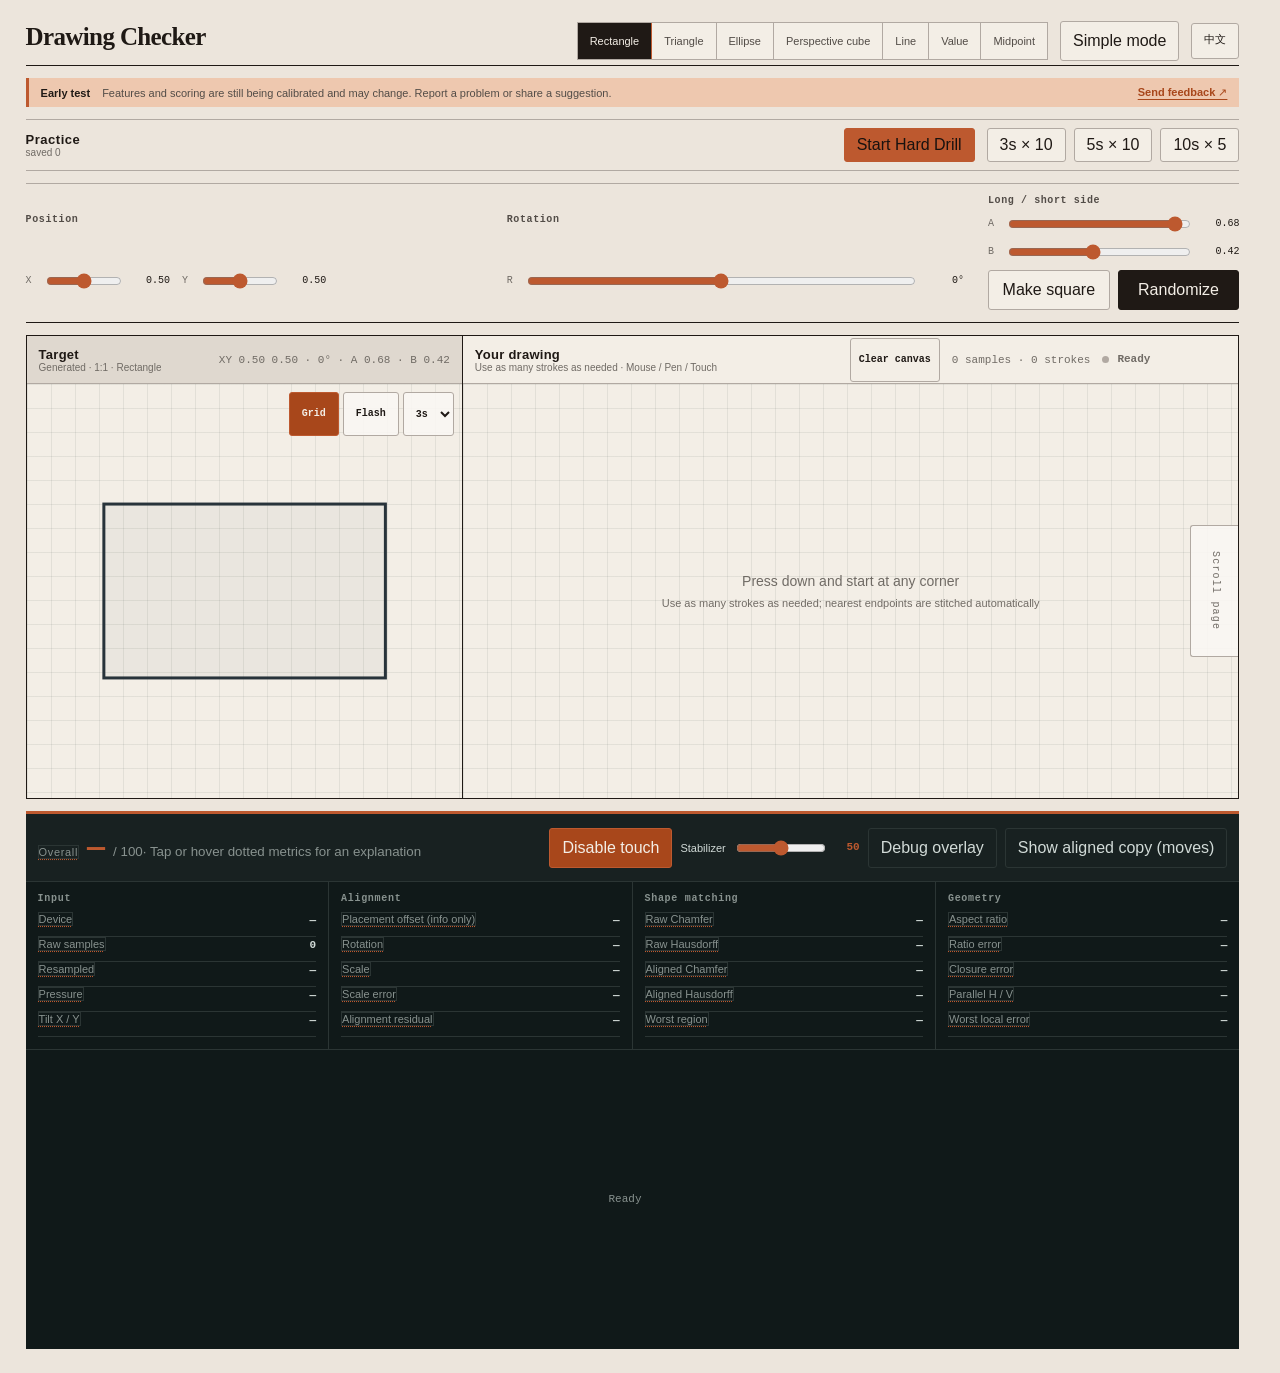
==== index.html @ 04bf133e "Deploy Drawing Checker 7cc7881" ====
<!doctype html>
<html lang="zh-Hant">
  <head>
    <meta charset="UTF-8" />
    <meta name="viewport" content="width=device-width, initial-scale=1.0, viewport-fit=cover, interactive-widget=resizes-content" />
    <meta name="theme-color" content="#e9e8e2" />
    <title>Drawing Checker</title>
    <script type="module" crossorigin src="/assets/index-BRS8dFVd.js"></script>
    <link rel="stylesheet" crossorigin href="/assets/index-CxMMzI--.css">
  </head>
  <body>
    <div id="app"></div>
  </body>
</html>
---- assets/index-CxMMzI--.css ----
.value-practice.svelte-1qu4wo3{margin-top:var(--space-sm);border-top:3px solid var(--color-accent);background:var(--color-paper)}header.svelte-1qu4wo3{justify-content:space-between;align-items:center;gap:var(--space-md);min-height:76px;padding:var(--space-sm) var(--space-md);border-bottom:var(--rule-hairline) solid var(--color-rule);display:flex}h2.svelte-1qu4wo3{margin:0 0 var(--space-2xs);color:var(--color-ink);font:700 var(--text-md)/1 var(--font-display)}p.svelte-1qu4wo3{color:var(--color-muted);font-size:var(--text-sm);margin:0}button.svelte-1qu4wo3{min-height:44px;padding:0 var(--space-sm);border:var(--rule-hairline) solid var(--color-rule);border-radius:var(--radius-control);color:var(--color-ink);background:var(--color-paper);cursor:pointer}.difficulty.svelte-1qu4wo3{border:var(--rule-hairline) solid var(--color-rule);display:flex}.difficulty.svelte-1qu4wo3 button:where(.svelte-1qu4wo3){border:0;border-right:var(--rule-hairline) solid var(--color-rule);border-radius:0}.difficulty.svelte-1qu4wo3 button:where(.svelte-1qu4wo3):last-child{border-right:0}.difficulty.svelte-1qu4wo3 button.active:where(.svelte-1qu4wo3){color:var(--color-paper);background:var(--color-ink)}.swatches.svelte-1qu4wo3{border-bottom:var(--rule-hairline) solid var(--color-rule);grid-template-columns:1fr 1fr;display:grid}article.svelte-1qu4wo3:first-child{border-right:var(--rule-hairline) solid var(--color-ink)}.panel-heading.svelte-1qu4wo3{justify-content:space-between;align-items:center;gap:var(--space-sm);min-height:48px;padding:0 var(--space-sm);border-bottom:var(--rule-hairline) solid var(--color-rule);display:flex}.panel-heading.svelte-1qu4wo3 b:where(.svelte-1qu4wo3){font-size:13px}.panel-heading.svelte-1qu4wo3 output:where(.svelte-1qu4wo3){color:var(--color-muted);font:11px var(--font-mono);font-variant-numeric:tabular-nums}.swatch.svelte-1qu4wo3{min-height:clamp(280px,48vh,620px)}.answer-controls.svelte-1qu4wo3{align-items:center;gap:var(--space-md);padding:var(--space-md);background:var(--color-paper-3);display:flex}.answer-controls.svelte-1qu4wo3 label:where(.svelte-1qu4wo3){align-items:center;gap:var(--space-sm);color:var(--color-ink-2);font:700 12px/1 var(--font-mono);flex:1;display:flex}.answer-controls.svelte-1qu4wo3 input:where(.svelte-1qu4wo3){width:100%;accent-color:var(--color-accent)}button.primary.svelte-1qu4wo3{color:var(--color-paper);border-color:var(--color-ink);background:var(--color-ink);font-weight:700}.feedback.svelte-1qu4wo3{align-items:center;gap:var(--space-sm);min-height:92px;padding:var(--space-sm) var(--space-md);color:var(--color-tray-ink);background:var(--color-tray);display:flex}.answer-swatch.svelte-1qu4wo3{border:var(--rule-hairline) solid var(--color-tray-rule);flex:0 0 58px;width:58px;height:58px}.feedback.svelte-1qu4wo3 div:where(.svelte-1qu4wo3):last-child{gap:var(--space-2xs);display:grid}.feedback.svelte-1qu4wo3 strong:where(.svelte-1qu4wo3){font:700 var(--text-md)/1 var(--font-display)}.feedback.svelte-1qu4wo3 span:where(.svelte-1qu4wo3),.feedback.svelte-1qu4wo3 small:where(.svelte-1qu4wo3){color:var(--color-tray-muted);font:11px/1.3 var(--font-mono);font-variant-numeric:tabular-nums}.feedback[data-tone=accurate].svelte-1qu4wo3 strong:where(.svelte-1qu4wo3){color:var(--color-good)}.feedback[data-tone=close].svelte-1qu4wo3 strong:where(.svelte-1qu4wo3){color:var(--color-warning)}.feedback[data-tone=off].svelte-1qu4wo3 strong:where(.svelte-1qu4wo3){color:var(--color-danger)}@media (hover:hover){button.svelte-1qu4wo3:hover{color:var(--color-paper);border-color:var(--color-ink);background:var(--color-ink)}}@media (width<=560px){header.svelte-1qu4wo3{flex-direction:column;align-items:stretch}.difficulty.svelte-1qu4wo3{width:100%}.difficulty.svelte-1qu4wo3 button:where(.svelte-1qu4wo3){padding-inline:var(--space-xs);flex:1}.swatches.svelte-1qu4wo3{grid-template-columns:1fr}article.svelte-1qu4wo3:first-child{border-right:0;border-bottom:var(--rule-hairline) solid var(--color-ink)}.swatch.svelte-1qu4wo3{min-height:30dvh}.answer-controls.svelte-1qu4wo3{flex-direction:column;align-items:stretch}.answer-controls.svelte-1qu4wo3 label:where(.svelte-1qu4wo3){width:100%;min-height:44px}.answer-controls.svelte-1qu4wo3 button:where(.svelte-1qu4wo3){width:100%}}main.svelte-1n46o8q{min-height:100dvh;padding:max(var(--space-md), env(safe-area-inset-top)) max(clamp(var(--space-sm), 2vw, var(--space-xl)), env(safe-area-inset-right)) max(var(--space-lg), env(safe-area-inset-bottom)) max(clamp(var(--space-sm), 2vw, var(--space-xl)), env(safe-area-inset-left));background:var(--color-paper-2)}.value-domain[hidden].svelte-1n46o8q,.perspective-domain[hidden].svelte-1n46o8q,main.value-mode.svelte-1n46o8q>:where(.svelte-1n46o8q):not(.topbar):not(.early-test):not(.value-domain),main.perspective-mode.svelte-1n46o8q>:where(.svelte-1n46o8q):not(.topbar):not(.early-test):not(.perspective-domain){display:none}main.compact-mode.perspective-mode.svelte-1n46o8q{flex-direction:column;height:100dvh;display:flex;overflow:hidden}main.compact-mode.perspective-mode.svelte-1n46o8q .perspective-domain:where(.svelte-1n46o8q){flex:auto;min-height:0;display:flex}html{scrollbar-gutter:stable;overflow-y:scroll}.topbar.svelte-1n46o8q{justify-content:space-between;align-items:center;gap:var(--space-lg);border-bottom:var(--rule-hairline) solid var(--color-ink);min-height:50px;margin-bottom:var(--space-sm);display:flex}h1.svelte-1n46o8q{min-width:0;margin:0 0 var(--space-xs);overflow-wrap:anywhere;font-family:var(--font-display);font-size:clamp(var(--text-md), 2vw, var(--text-lg));letter-spacing:-.025em;font-weight:600;line-height:1}.top-actions.svelte-1n46o8q{align-items:center;gap:var(--space-sm);display:flex}.early-test.svelte-1n46o8q{align-items:center;gap:var(--space-xs) var(--space-sm);margin:0 0 var(--space-sm);padding:var(--space-xs) var(--space-sm);border-left:3px solid var(--color-accent);color:var(--color-ink-2);background:var(--color-accent-wash);flex-wrap:wrap;font-size:11px;display:flex}.early-test.svelte-1n46o8q strong:where(.svelte-1n46o8q){color:var(--color-ink)}.early-test.svelte-1n46o8q a:where(.svelte-1n46o8q){color:var(--color-accent-hover);text-underline-offset:3px;margin-left:auto;font-weight:700}.compact-toggle.svelte-1n46o8q{color:var(--color-ink);border-color:var(--color-rule);background:var(--color-paper)}.compact-random.svelte-1n46o8q{color:var(--color-paper);border-color:var(--color-ink);background:var(--color-ink)}.shape-switch.svelte-1n46o8q{border:var(--rule-hairline) solid var(--color-rule);background:var(--color-paper);display:flex}.shape-switch.svelte-1n46o8q button:where(.svelte-1n46o8q){min-height:36px;padding:0 var(--space-sm);border:0;border-right:var(--rule-hairline) solid var(--color-rule);color:var(--color-ink-2);background:0 0;border-radius:0;font-size:11px}.shape-switch.svelte-1n46o8q button:where(.svelte-1n46o8q):last-child{border-right:0}.shape-switch.svelte-1n46o8q button.active:where(.svelte-1n46o8q){color:var(--color-paper);background:var(--color-ink)}.cube-switches.svelte-1n46o8q{justify-content:flex-end;gap:var(--space-xs);margin:0 0 var(--space-sm);flex-wrap:wrap;display:flex}.practice-panel.svelte-1n46o8q{align-items:center;gap:var(--space-sm);margin-bottom:var(--space-sm);padding:var(--space-xs) 0;border-top:var(--rule-hairline) solid var(--color-rule);border-bottom:var(--rule-hairline) solid var(--color-rule);color:var(--color-ink);background:0 0;display:flex}.practice-panel.svelte-1n46o8q>div:where(.svelte-1n46o8q):first-child{margin-right:auto}.practice-panel.svelte-1n46o8q b:where(.svelte-1n46o8q),.practice-panel.svelte-1n46o8q small:where(.svelte-1n46o8q){display:block}.practice-panel.svelte-1n46o8q b:where(.svelte-1n46o8q){letter-spacing:.04em;font-size:13px}.practice-panel.svelte-1n46o8q small:where(.svelte-1n46o8q),.practice-panel.svelte-1n46o8q>span:where(.svelte-1n46o8q){color:var(--color-muted);font-size:10px}.practice-presets.svelte-1n46o8q{gap:var(--space-xs);display:flex}.practice-panel.svelte-1n46o8q button:where(.svelte-1n46o8q){min-height:34px}.practice-panel.svelte-1n46o8q .practice-primary:where(.svelte-1n46o8q){color:var(--color-accent-ink);border-color:var(--color-accent);background:var(--color-accent)}.practice-clock.svelte-1n46o8q{min-width:68px;color:var(--color-accent);text-align:center;font:700 24px/1 var(--font-mono)}.practice-history.svelte-1n46o8q{gap:var(--space-lg);margin:0 0 var(--space-sm);padding:var(--space-sm) 0;border-top:var(--rule-hairline) solid var(--color-ink);border-bottom:var(--rule-hairline) solid var(--color-rule);color:var(--color-ink);background:0 0;grid-template-columns:minmax(240px,.7fr) minmax(0,1.3fr);display:grid}.practice-history.svelte-1n46o8q h2:where(.svelte-1n46o8q){margin-bottom:var(--space-sm);color:var(--color-ink-2)}.practice-history.svelte-1n46o8q p:where(.svelte-1n46o8q){color:var(--color-muted);margin:0;font-size:12px}.weakness-list.svelte-1n46o8q{gap:6px;display:grid}.weakness-list.svelte-1n46o8q article:where(.svelte-1n46o8q){gap:var(--space-xs);min-height:32px;padding:0 var(--space-xs);border-bottom:var(--rule-hairline) solid var(--color-rule-2);background:0 0;grid-template-columns:minmax(0,1fr) 48px minmax(110px,.8fr);align-items:center;display:grid}.weakness-list.svelte-1n46o8q span:where(.svelte-1n46o8q){text-overflow:ellipsis;white-space:nowrap;font-size:11px;overflow:hidden}.weakness-list.svelte-1n46o8q strong:where(.svelte-1n46o8q){text-align:right;font:700 14px/1 Cascadia Mono,Consolas,monospace}.weakness-list.svelte-1n46o8q small:where(.svelte-1n46o8q){color:var(--color-muted);text-align:right;font-size:9px}.history-table-wrap.svelte-1n46o8q{overflow-x:auto}.practice-history.svelte-1n46o8q table:where(.svelte-1n46o8q){min-width:580px;color:var(--color-ink);font-size:10px}.practice-history.svelte-1n46o8q th:where(.svelte-1n46o8q){color:var(--color-muted)}.practice-history.svelte-1n46o8q th:where(.svelte-1n46o8q),.practice-history.svelte-1n46o8q td:where(.svelte-1n46o8q){border-bottom-color:var(--color-rule-2)}.workbench.svelte-1n46o8q{border:var(--rule-hairline) solid var(--color-ink);background:var(--color-paper);grid-template-columns:minmax(270px,.72fr) minmax(380px,1.28fr);gap:0;min-height:390px;display:grid}.workbench.cube-completion.svelte-1n46o8q{grid-template-columns:minmax(0,1fr)}.workbench.cube-completion.svelte-1n46o8q .target-panel:where(.svelte-1n46o8q){display:none}.workbench.cube-completion.svelte-1n46o8q .drawing-panel:where(.svelte-1n46o8q){grid-template-rows:48px clamp(520px,68dvh,820px)}.cube-config.svelte-1n46o8q{gap:var(--space-lg);width:100%;min-width:0;margin:0 0 var(--space-sm);padding:var(--space-sm) 0;border:0;border-top:var(--rule-hairline) solid var(--color-rule);border-bottom:var(--rule-hairline) solid var(--color-ink);background:0 0;grid-template-columns:1fr 1fr minmax(180px,.55fr);display:grid}.cube-config.svelte-1n46o8q:disabled{opacity:.62}.cube-config.completion-config.svelte-1n46o8q{grid-template-columns:1fr}.config-group.svelte-1n46o8q{gap:var(--space-xs) var(--space-sm);grid-template-columns:repeat(3,minmax(0,1fr));align-items:center;min-width:0;display:grid}.config-title.svelte-1n46o8q{grid-column:1/-1;color:var(--color-ink-2)!important;font:700 10px/1 var(--font-mono)!important;letter-spacing:.06em!important}.config-group.svelte-1n46o8q label:where(.svelte-1n46o8q){gap:var(--space-2xs);min-width:0;color:var(--color-muted);font:10px/1 var(--font-mono);align-items:center;display:flex}.config-group.svelte-1n46o8q label:where(.svelte-1n46o8q) span:where(.svelte-1n46o8q){flex:0 0 14px}.config-group.svelte-1n46o8q input:where(.svelte-1n46o8q){width:0;min-width:0;accent-color:var(--color-accent);flex:auto}.config-group.svelte-1n46o8q output:where(.svelte-1n46o8q){text-align:right;color:var(--color-ink);font-variant-numeric:tabular-nums;flex:0 0 42px}.size-slider.svelte-1n46o8q{grid-template-columns:1fr auto}.size-slider.svelte-1n46o8q label:where(.svelte-1n46o8q){grid-column:1/-1}.volume-readout.svelte-1n46o8q{color:var(--color-muted);font:10px/1 var(--font-mono);font-variant-numeric:tabular-nums;grid-column:1/-1}.random-button.svelte-1n46o8q{min-height:36px;color:var(--color-paper);border-color:var(--color-ink);background:var(--color-ink);grid-column:1/-1}.config-actions.svelte-1n46o8q{gap:var(--space-xs);grid-column:1/-1;grid-template-columns:1fr 1fr;display:grid}.config-actions.svelte-1n46o8q .random-button:where(.svelte-1n46o8q){grid-column:auto}.completion-controls.svelte-1n46o8q{grid-template-columns:minmax(0,1fr) auto}.completion-controls.svelte-1n46o8q small:where(.svelte-1n46o8q){color:var(--color-muted);font-size:11px}.completion-controls.svelte-1n46o8q .random-button:where(.svelte-1n46o8q){grid-area:1/2/3;min-width:130px}.canvas-panel.svelte-1n46o8q{background:var(--color-paper);grid-template-rows:48px minmax(340px,46vh);min-width:0;display:grid;overflow:hidden}.target-panel.svelte-1n46o8q{border-right:var(--rule-hairline) solid var(--color-ink);background:var(--color-paper-3)}.panel-heading.svelte-1n46o8q{padding:0 var(--space-sm);border-bottom:var(--rule-hairline) solid var(--color-rule);justify-content:space-between;align-items:center;display:flex}.panel-heading.svelte-1n46o8q>div:where(.svelte-1n46o8q):first-child{min-width:0}.panel-heading.svelte-1n46o8q b:where(.svelte-1n46o8q){letter-spacing:.02em;font-size:13px;display:block}.panel-heading.svelte-1n46o8q small:where(.svelte-1n46o8q){color:var(--color-muted);text-overflow:ellipsis;white-space:nowrap;font-size:10px;display:block;overflow:hidden}.panel-heading-meta.svelte-1n46o8q{align-items:center;gap:var(--space-sm);display:flex}.status.svelte-1n46o8q{gap:var(--space-xs);inline-size:124px;color:var(--color-muted);font:600 11px/1 var(--font-mono);white-space:nowrap;flex:0 0 124px;align-items:center;display:flex}.status.svelte-1n46o8q span:where(.svelte-1n46o8q){background:var(--color-rule);border-radius:50%;flex:0 0 7px;width:7px;height:7px}.status[data-state=live].svelte-1n46o8q span:where(.svelte-1n46o8q){background:var(--color-accent)}.status[data-state=done].svelte-1n46o8q span:where(.svelte-1n46o8q){background:var(--color-good)}.status[data-state=insufficient].svelte-1n46o8q span:where(.svelte-1n46o8q){background:var(--color-warning)}code.svelte-1n46o8q{color:var(--color-muted);font:11px var(--font-mono)}canvas.svelte-1n46o8q{width:100%;height:100%;display:block}.target-surface.svelte-1n46o8q{min-height:0;position:relative}.target-surface.svelte-1n46o8q,.drawing-surface.svelte-1n46o8q{background-color:var(--color-paper)}.target-surface.target-grid.svelte-1n46o8q,.drawing-surface.svelte-1n46o8q{background-image:linear-gradient(var(--color-grid) 1px, transparent 1px), linear-gradient(90deg, var(--color-grid) 1px, transparent 1px);background-size:24px 24px}.target-surface.svelte-1n46o8q canvas:where(.svelte-1n46o8q){touch-action:none;-webkit-user-select:none;user-select:none}.target-surface.svelte-1n46o8q canvas[tabindex="0"]:where(.svelte-1n46o8q){cursor:grab}.target-surface.svelte-1n46o8q canvas[tabindex="0"]:where(.svelte-1n46o8q):active{cursor:grabbing}.target-surface.svelte-1n46o8q canvas:where(.svelte-1n46o8q):focus-visible{outline:2px solid var(--color-focus);outline-offset:-3px}.target-surface.svelte-1n46o8q canvas.quick-flash-hidden:where(.svelte-1n46o8q){opacity:0;pointer-events:none}.target-tools.svelte-1n46o8q{z-index:2;top:var(--space-xs);right:var(--space-xs);justify-items:end;gap:var(--space-2xs);display:grid;position:absolute}.target-tools.svelte-1n46o8q>div:where(.svelte-1n46o8q){gap:var(--space-2xs);display:flex}.target-tools.svelte-1n46o8q button:where(.svelte-1n46o8q),.target-tools.svelte-1n46o8q select:where(.svelte-1n46o8q){min-height:44px;padding-inline:var(--space-sm);color:var(--color-ink);border:var(--rule-hairline) solid var(--color-rule);border-radius:var(--radius-control);background:var(--color-panel-wash);font:700 10px/1 var(--font-mono)}.target-tools.svelte-1n46o8q button.active:where(.svelte-1n46o8q){color:var(--color-paper);border-color:var(--color-accent);background:var(--color-accent-hover)}.target-tools.svelte-1n46o8q select:where(.svelte-1n46o8q){padding-inline:var(--space-xs)}.target-tools.svelte-1n46o8q small:where(.svelte-1n46o8q){padding:var(--space-2xs) var(--space-xs);color:var(--color-ink-2);background:var(--color-panel-wash);font:9px/1 var(--font-mono);pointer-events:none}.flash-again.svelte-1n46o8q{z-index:1;min-height:44px;color:var(--color-paper);border-color:var(--color-ink);background:var(--color-ink);font:700 11px/1 var(--font-mono);position:absolute;top:50%;left:50%;translate:-50% -50%}.transform-status.svelte-1n46o8q{top:var(--space-xs);left:var(--space-xs);align-items:center;gap:var(--space-xs);min-height:28px;padding:0 var(--space-xs);border:var(--rule-hairline) solid var(--color-rule);border-radius:var(--radius-control);color:var(--color-ink-2);background:var(--color-panel-wash);pointer-events:none;font:10px/1 var(--font-mono);display:flex;position:absolute}.transform-status[data-active=true].svelte-1n46o8q{color:var(--color-accent-hover);border-color:var(--color-accent);background:var(--color-accent-wash)}.transform-status.svelte-1n46o8q span:where(.svelte-1n46o8q){color:var(--color-accent)}.shortcut-strip.svelte-1n46o8q{left:var(--space-xs);right:var(--space-xs);bottom:var(--space-xs);padding:var(--space-xs);border-top:var(--rule-hairline) solid var(--color-rule);color:var(--color-ink-2);background:var(--color-panel-wash);font:9px/1.55 var(--font-mono);pointer-events:none;position:absolute}.touch-shortcuts.svelte-1n46o8q{display:none}kbd.svelte-1n46o8q{min-width:18px;padding:var(--space-3xs) var(--space-2xs);border:var(--rule-hairline) solid var(--color-rule);border-radius:var(--radius-control);color:var(--color-ink);background:var(--color-paper-3);text-align:center;font:inherit;display:inline-block}.drawing-surface.svelte-1n46o8q{min-height:0;position:relative}.drawing-surface.svelte-1n46o8q canvas:where(.svelte-1n46o8q){z-index:1;touch-action:none;-webkit-user-select:none;user-select:none;cursor:crosshair;position:relative}.clear-canvas.svelte-1n46o8q{min-height:44px;padding-inline:var(--space-xs);color:var(--color-ink);border-color:var(--color-rule);background:var(--color-paper);font:700 10px/1 var(--font-mono)}.ghost-controls.svelte-1n46o8q{z-index:2;right:var(--space-sm);bottom:var(--space-sm);gap:var(--space-2xs);padding:var(--space-xs);border:var(--rule-hairline) solid var(--color-rule);color:var(--color-ink-2);background:var(--color-panel-wash);font:700 9px/1 var(--font-mono);text-align:center;grid-template-columns:96px;display:grid;position:absolute}.ghost-pad.svelte-1n46o8q{border-color:var(--color-rule);background-color:var(--color-paper);background-image:linear-gradient(transparent 49%, var(--color-rule) 49%, var(--color-rule) 51%, transparent 51%), linear-gradient(90deg, transparent 49%, var(--color-rule) 49%, var(--color-rule) 51%, transparent 51%);touch-action:none;width:96px;height:96px;min-height:96px;padding:0;position:relative}.ghost-pad.svelte-1n46o8q i:where(.svelte-1n46o8q){border:var(--rule-hairline) solid var(--color-paper);border-radius:var(--radius-control);background:var(--color-accent);pointer-events:none;width:14px;height:14px;position:absolute;translate:-50% -50%}.ghost-home.svelte-1n46o8q{min-height:44px;padding-inline:var(--space-xs);color:var(--color-ink);border-color:var(--color-rule);background:var(--color-paper);font:700 9px/1 var(--font-mono)}.canvas-scroll-zone.svelte-1n46o8q{z-index:2;border:var(--rule-hairline) solid var(--color-rule);border-radius:var(--radius-control) 0 0 var(--radius-control);width:48px;height:132px;color:var(--color-muted);background:var(--color-panel-wash);touch-action:pan-y;-webkit-user-select:none;user-select:none;border-right:0;place-items:center;display:grid;position:absolute;top:50%;right:0;translate:0 -50%}.canvas-scroll-zone.locked.svelte-1n46o8q{opacity:.45;pointer-events:none}.canvas-scroll-zone.svelte-1n46o8q span:where(.svelte-1n46o8q){writing-mode:vertical-rl;font:10px/1 var(--font-mono);letter-spacing:.12em}.canvas-hint.svelte-1n46o8q{text-align:center;color:var(--color-muted);pointer-events:none;place-content:center;font-size:14px;line-height:1.8;display:grid;position:absolute;inset:0}.canvas-hint.svelte-1n46o8q span:where(.svelte-1n46o8q){font-size:11px}.completion-surface.svelte-1n46o8q .canvas-hint:where(.svelte-1n46o8q){place-content:end center;padding-bottom:18px}.practice-overlay.svelte-1n46o8q{z-index:3;place-content:center;gap:var(--space-xs);text-align:center;color:var(--color-paper);background:var(--color-overlay);pointer-events:none;display:grid;position:absolute;inset:0}.practice-overlay.svelte-1n46o8q b:where(.svelte-1n46o8q){font:700 64px/1 var(--font-display)}.practice-overlay.svelte-1n46o8q span:where(.svelte-1n46o8q){letter-spacing:.08em;text-transform:uppercase;font-size:13px}.instrument-panel.svelte-1n46o8q{margin-top:var(--space-sm);border-top:3px solid var(--color-accent);background:var(--color-tray);color:var(--color-tray-ink);overflow:visible}.controls.svelte-1n46o8q{gap:var(--space-xs);min-height:68px;padding:var(--space-xs) var(--space-sm);background:var(--color-tray-2);border-bottom:var(--rule-hairline) solid var(--color-tray-rule);align-items:center;display:flex}.compact-mode.svelte-1n46o8q .cube-switches:where(.svelte-1n46o8q),.compact-mode.svelte-1n46o8q .early-test:where(.svelte-1n46o8q),.compact-mode.svelte-1n46o8q .practice-panel:where(.svelte-1n46o8q),.compact-mode.svelte-1n46o8q .practice-history:where(.svelte-1n46o8q),.compact-mode.svelte-1n46o8q .cube-config:where(.svelte-1n46o8q),.compact-mode.svelte-1n46o8q .transform-status:where(.svelte-1n46o8q),.compact-mode.svelte-1n46o8q .shortcut-strip:where(.svelte-1n46o8q),.compact-mode.svelte-1n46o8q .advanced-control:where(.svelte-1n46o8q),.compact-mode.svelte-1n46o8q .practice-hidden:where(.svelte-1n46o8q),.compact-mode.svelte-1n46o8q .metrics-grid:where(.svelte-1n46o8q),.compact-mode.svelte-1n46o8q .detail-slot:where(.svelte-1n46o8q),.compact-mode.svelte-1n46o8q .panel-heading:where(.svelte-1n46o8q) code:where(.svelte-1n46o8q){display:none}.compact-mode.svelte-1n46o8q .target-surface:where(.svelte-1n46o8q) canvas:where(.svelte-1n46o8q){pointer-events:none}.compact-mode.svelte-1n46o8q .controls:where(.svelte-1n46o8q){border-bottom:0;min-height:56px}.score-block.svelte-1n46o8q{align-items:baseline;gap:var(--space-xs);margin-right:auto;display:flex}.score-block.svelte-1n46o8q .metric-help:where(.svelte-1n46o8q){color:var(--color-tray-muted);letter-spacing:.06em;font-size:11px}.score-block.svelte-1n46o8q strong:where(.svelte-1n46o8q){color:var(--color-accent);font:700 30px/1 var(--font-mono);font-variant-numeric:tabular-nums}.score-block.svelte-1n46o8q small:where(.svelte-1n46o8q){color:var(--color-tray-muted)}.smoothing-control.svelte-1n46o8q{align-items:center;gap:var(--space-xs);color:var(--color-tray-ink);white-space:nowrap;font-size:11px;display:flex}.smoothing-control.svelte-1n46o8q input:where(.svelte-1n46o8q){width:90px;accent-color:var(--color-accent)}.smoothing-control.svelte-1n46o8q output:where(.svelte-1n46o8q){width:24px;color:var(--color-accent);text-align:right;font:600 11px/1 var(--font-mono)}button.svelte-1n46o8q{border:var(--rule-hairline) solid var(--color-tray-rule);border-radius:var(--radius-control);min-height:40px;padding:0 var(--space-sm);color:var(--color-tray-ink);background:var(--color-tray-2);cursor:pointer;white-space:nowrap}.practice-panel.svelte-1n46o8q button:where(.svelte-1n46o8q),.cube-config.svelte-1n46o8q button:where(.svelte-1n46o8q){color:var(--color-ink);border-color:var(--color-rule);background:var(--color-paper)}.cube-config.svelte-1n46o8q .random-button:where(.svelte-1n46o8q){color:var(--color-paper);border-color:var(--color-ink);background:var(--color-ink)}.language-button.svelte-1n46o8q{min-width:48px;min-height:36px;color:var(--color-ink);border-color:var(--color-rule);background:var(--color-paper);font:700 11px/1 var(--font-mono)}button.active.svelte-1n46o8q{color:var(--color-paper);border-color:var(--color-accent);background:var(--color-accent-hover)}@media (hover:hover){button.svelte-1n46o8q:hover{border-color:var(--color-tray-muted);background:var(--color-tray-rule)}button.active.svelte-1n46o8q:hover{background:var(--color-accent)}.shape-switch.svelte-1n46o8q button:where(.svelte-1n46o8q):hover,.compact-toggle.svelte-1n46o8q:hover,.language-button.svelte-1n46o8q:hover,.practice-panel.svelte-1n46o8q button:where(.svelte-1n46o8q):hover,.cube-config.svelte-1n46o8q button:where(.svelte-1n46o8q):hover,.target-tools.svelte-1n46o8q button:where(.svelte-1n46o8q):hover{color:var(--color-paper);border-color:var(--color-ink);background:var(--color-ink)}}button.metric-help.svelte-1n46o8q,button.metric-help.svelte-1n46o8q:hover,button.metric-help.svelte-1n46o8q:active{min-height:0;color:inherit;font:inherit;text-align:left;background:0 0;border-radius:0;padding:0;transform:none}.error.svelte-1n46o8q{max-width:260px;color:var(--color-danger);font-size:11px}.practice-hidden.svelte-1n46o8q{min-height:180px;padding:var(--space-lg);color:var(--color-tray-muted);text-align:center;place-items:center;font-size:12px;display:none}.instrument-panel.practice-blind.svelte-1n46o8q .practice-hidden:where(.svelte-1n46o8q){display:grid}.instrument-panel.practice-blind.svelte-1n46o8q .metrics-grid:where(.svelte-1n46o8q),.instrument-panel.practice-blind.svelte-1n46o8q .detail-slot:where(.svelte-1n46o8q){display:none}.metrics-grid.svelte-1n46o8q{grid-template-columns:repeat(4,1fr);display:grid}.metrics-grid.svelte-1n46o8q>section:where(.svelte-1n46o8q){min-width:0;padding:var(--space-sm);border-right:var(--rule-hairline) solid var(--color-tray-rule)}.metrics-grid.svelte-1n46o8q>section:where(.svelte-1n46o8q):last-child{border-right:0}h2.svelte-1n46o8q{margin:0 0 var(--space-xs);color:var(--color-tray-muted);font:700 10px/1 var(--font-mono);letter-spacing:.07em}dl.svelte-1n46o8q{margin:0}dl.svelte-1n46o8q div:where(.svelte-1n46o8q){align-items:baseline;gap:var(--space-sm);border-bottom:var(--rule-hairline) solid var(--color-tray-rule);justify-content:space-between;min-height:25px;display:flex}dt.svelte-1n46o8q{color:var(--color-tray-muted);font-size:11px}dd.svelte-1n46o8q{text-align:right;font:600 11px/1.2 var(--font-mono);font-variant-numeric:tabular-nums;margin:0}dd.pen.svelte-1n46o8q,.metric-good.svelte-1n46o8q{color:var(--color-good)}.metric-warning.svelte-1n46o8q{color:var(--color-warning);font-weight:700}.metric-severe.svelte-1n46o8q{color:var(--color-danger);font-weight:800}.score-block.svelte-1n46o8q strong.metric-good:where(.svelte-1n46o8q){color:var(--color-good)}.score-block.svelte-1n46o8q strong.metric-warning:where(.svelte-1n46o8q){color:var(--color-warning)}.score-block.svelte-1n46o8q strong.metric-severe:where(.svelte-1n46o8q){color:var(--color-danger)}[data-help].svelte-1n46o8q{cursor:help;-webkit-text-decoration:underline dotted var(--color-accent);text-decoration:underline dotted var(--color-accent);text-underline-offset:3px;position:relative}[data-help].svelte-1n46o8q:after{content:attr(data-help);z-index:20;width:min(310px,78vw);padding:var(--space-xs) var(--space-sm);border:var(--rule-hairline) solid var(--color-ink);border-radius:var(--radius-control);color:var(--color-ink);background:var(--color-paper);font:12px/1.55 var(--font-body);text-align:left;text-transform:none;letter-spacing:0;white-space:normal;opacity:0;pointer-events:none;position:absolute;bottom:calc(100% + 8px);left:0;transform:translateY(4px)}[data-help].svelte-1n46o8q:hover:after,[data-help].svelte-1n46o8q:focus-visible:after{opacity:1;transform:translateY(0)}@media (prefers-reduced-motion:no-preference){[data-help].svelte-1n46o8q:after{transition:opacity var(--dur-short) var(--ease-out), transform var(--dur-short) var(--ease-out);transition-delay:.8s}[data-help].svelte-1n46o8q:focus-visible:after{transition-delay:0s}}.detail-slot.svelte-1n46o8q{border-top:var(--rule-hairline) solid var(--color-tray-rule);scrollbar-gutter:stable;height:300px;overflow:auto}.detail-empty.svelte-1n46o8q{height:100%;color:var(--color-tray-muted);font:11px/1 var(--font-mono);place-items:center;display:grid}.detail-grid.svelte-1n46o8q{gap:var(--rule-hairline);background:var(--color-tray-rule);grid-template-columns:.8fr .85fr 1.6fr;min-height:100%;display:grid}.detail-slot.svelte-1n46o8q [data-help]:where(.svelte-1n46o8q):after{top:calc(100% + 8px);bottom:auto}.detail-grid.cube-details.svelte-1n46o8q{grid-template-columns:.8fr 2.45fr}.detail-grid.ellipse-details.svelte-1n46o8q{grid-template-columns:1fr}.detail-grid.svelte-1n46o8q>section:where(.svelte-1n46o8q){min-width:0;padding:var(--space-sm);background:var(--color-tray)}.score-list.svelte-1n46o8q{gap:var(--space-2xs);display:grid}.score-list.svelte-1n46o8q div:where(.svelte-1n46o8q){grid-template-columns:82px 1fr 36px;align-items:center;gap:8px;font-size:10px;display:grid}.score-list.svelte-1n46o8q i:where(.svelte-1n46o8q){background:var(--color-tray-rule);height:3px}.score-list.svelte-1n46o8q b:where(.svelte-1n46o8q){background:currentColor;max-width:100%;height:100%;display:block}.score-list.svelte-1n46o8q em:where(.svelte-1n46o8q){text-align:right;font-style:normal;font-family:var(--font-mono);font-variant-numeric:tabular-nums}.table-wrap.svelte-1n46o8q{overflow-x:auto}table.svelte-1n46o8q{border-collapse:collapse;width:100%;font:10px/1.35 var(--font-mono);font-variant-numeric:tabular-nums}th.svelte-1n46o8q{color:var(--color-tray-muted);text-align:left;font-weight:500}th[title].svelte-1n46o8q{cursor:help;-webkit-text-decoration:underline dotted var(--color-accent);text-decoration:underline dotted var(--color-accent);text-underline-offset:3px}th.svelte-1n46o8q:not(:first-child),td.svelte-1n46o8q:not(:first-child){text-align:right}th.svelte-1n46o8q,td.svelte-1n46o8q{height:25px;padding:0 var(--space-xs);border-bottom:var(--rule-hairline) solid var(--color-tray-rule);white-space:nowrap}th.svelte-1n46o8q:first-child,td.svelte-1n46o8q:first-child{padding-left:0}@media (width<=900px){.cube-config.svelte-1n46o8q{grid-template-columns:1fr 1fr}.size-slider.svelte-1n46o8q{grid-column:1/-1}.workbench.svelte-1n46o8q{grid-template-columns:1fr}.target-panel.svelte-1n46o8q{border-right:0;border-bottom:var(--rule-hairline) solid var(--color-ink);grid-template-rows:48px clamp(280px,34dvh,400px)}.drawing-panel.svelte-1n46o8q{grid-template-rows:48px clamp(420px,55dvh,660px)}.metrics-grid.svelte-1n46o8q{grid-template-columns:repeat(2,1fr)}.metrics-grid.svelte-1n46o8q>section:where(.svelte-1n46o8q):nth-child(2){border-right:0}.detail-grid.svelte-1n46o8q{grid-template-columns:1fr}}@media (width>=901px){.compact-mode.svelte-1n46o8q{flex-direction:column;height:100dvh;display:flex;overflow:hidden}.compact-mode.svelte-1n46o8q .workbench:where(.svelte-1n46o8q){flex:auto;min-height:0}.compact-mode.svelte-1n46o8q .canvas-panel:where(.svelte-1n46o8q),.compact-mode.svelte-1n46o8q .workbench.cube-completion:where(.svelte-1n46o8q) .drawing-panel:where(.svelte-1n46o8q){grid-template-rows:48px minmax(0,1fr)}.metrics-grid.svelte-1n46o8q>section:where(.svelte-1n46o8q):nth-child(n+3) [data-help]:where(.svelte-1n46o8q):after,.cube-config.svelte-1n46o8q>.config-group:where(.svelte-1n46o8q):last-child [data-help]:where(.svelte-1n46o8q):after{left:auto;right:0}}@media (width>=561px) and (width<=900px){.metrics-grid.svelte-1n46o8q>section:where(.svelte-1n46o8q):nth-child(2n) [data-help]:where(.svelte-1n46o8q):after,.cube-config.svelte-1n46o8q>.config-group:where(.svelte-1n46o8q):nth-child(2n) [data-help]:where(.svelte-1n46o8q):after{left:auto;right:0}}@media (width<=560px){main.svelte-1n46o8q{width:100%;max-width:100vw;padding:max(var(--space-xs), env(safe-area-inset-top)) max(var(--space-xs), env(safe-area-inset-right)) max(var(--space-xs), env(safe-area-inset-bottom)) max(var(--space-xs), env(safe-area-inset-left));overflow-x:clip}.topbar.svelte-1n46o8q{align-items:stretch;gap:var(--space-xs);padding-bottom:var(--space-xs);flex-direction:column}.early-test.svelte-1n46o8q{align-items:flex-start}.early-test.svelte-1n46o8q a:where(.svelte-1n46o8q){align-items:center;width:100%;min-height:44px;margin-left:0;display:flex}.practice-panel.svelte-1n46o8q{flex-wrap:wrap}.practice-panel.svelte-1n46o8q>div:where(.svelte-1n46o8q):first-child{flex:1 0 100%}.practice-presets.svelte-1n46o8q{width:100%}.practice-presets.svelte-1n46o8q button:where(.svelte-1n46o8q){flex:1;padding-inline:6px}.practice-history.svelte-1n46o8q{grid-template-columns:1fr}.top-actions.svelte-1n46o8q{gap:var(--space-xs);grid-template-columns:minmax(0,1fr) auto auto;width:100%;max-width:100%;display:grid}.top-actions.svelte-1n46o8q>.shape-switch:where(.svelte-1n46o8q){grid-column:1/-1}.compact-random.svelte-1n46o8q{grid-column:1;justify-self:start}.compact-toggle.svelte-1n46o8q{grid-column:2}.language-button.svelte-1n46o8q{grid-column:3}.shape-switch.svelte-1n46o8q{min-width:0}.shape-switch.svelte-1n46o8q button:where(.svelte-1n46o8q){min-width:0;padding-inline:8px}.cube-config.svelte-1n46o8q{grid-template-columns:1fr}.size-slider.svelte-1n46o8q{grid-column:auto}.config-group.svelte-1n46o8q{grid-template-columns:1fr}.workbench.svelte-1n46o8q,.canvas-panel.svelte-1n46o8q,.cube-config.svelte-1n46o8q,.instrument-panel.svelte-1n46o8q{width:100%;min-width:0;max-width:100%}.config-group.svelte-1n46o8q label:where(.svelte-1n46o8q) span:where(.svelte-1n46o8q){flex-basis:18px}.config-group.svelte-1n46o8q output:where(.svelte-1n46o8q){flex-basis:46px}.panel-heading.svelte-1n46o8q code:where(.svelte-1n46o8q){display:none}.target-surface.svelte-1n46o8q{grid-template-rows:minmax(0,1fr) auto;display:grid}.target-surface.svelte-1n46o8q canvas:where(.svelte-1n46o8q){grid-row:1;min-height:0}.shortcut-strip.svelte-1n46o8q{grid-row:2;margin:0 8px 8px;position:static}.workbench.svelte-1n46o8q{min-height:0}.canvas-panel.svelte-1n46o8q{grid-template-rows:48px 320px}.controls.svelte-1n46o8q{flex-wrap:wrap;overflow-x:auto}.score-block.svelte-1n46o8q{flex-basis:100%}.controls.svelte-1n46o8q button:where(.svelte-1n46o8q){flex:none}.metrics-grid.svelte-1n46o8q{grid-template-columns:1fr}.metrics-grid.svelte-1n46o8q>section:where(.svelte-1n46o8q){border-right:0}}@media (hover:none) and (pointer:coarse){button.svelte-1n46o8q{min-height:44px}input[type=range].svelte-1n46o8q{min-height:32px}.desktop-shortcuts.svelte-1n46o8q{display:none}.touch-shortcuts.svelte-1n46o8q{font-size:11px;line-height:1.45;display:block}[data-help].svelte-1n46o8q{cursor:pointer}}:root{--color-paper:oklch(95% .012 78);--color-paper-2:oklch(92.5% .014 75);--color-paper-3:oklch(88.5% .014 72);--color-ink:oklch(22% .012 60);--color-ink-2:oklch(42% .012 60);--color-muted:oklch(53% .011 66);--color-rule:oklch(74% .014 70);--color-rule-2:oklch(84% .012 72);--color-accent:oklch(58% .14 42);--color-accent-hover:oklch(52% .14 42);--color-accent-ink:oklch(19% .012 55);--color-focus:oklch(61% .19 42);--color-tray:oklch(20.5% .014 190);--color-tray-2:oklch(24% .014 190);--color-tray-ink:oklch(88% .01 175);--color-tray-muted:oklch(65% .012 180);--color-tray-rule:oklch(32% .014 185);--color-good:oklch(75% .11 160);--color-warning:oklch(78% .13 75);--color-danger:oklch(68% .18 25);--color-overlay:oklch(20.5% .014 190/.88);--color-panel-wash:oklch(98% .006 78/.88);--color-grid:oklch(38% .014 190/.09);--color-accent-wash:oklch(86% .055 55);--font-display:"Iowan Old Style", "Palatino Linotype", "Book Antiqua", "Songti SC", serif;--font-body:"Aptos", "Segoe UI Variable", "PingFang TC", "Microsoft JhengHei", sans-serif;--font-mono:"Cascadia Mono", "SFMono-Regular", "Roboto Mono", monospace;--space-3xs:.125rem;--space-2xs:.25rem;--space-xs:.5rem;--space-sm:.75rem;--space-md:1rem;--space-lg:1.5rem;--space-xl:2.5rem;--text-xs:.64rem;--text-sm:.8rem;--text-base:1rem;--text-md:1.25rem;--text-lg:1.5625rem;--text-xl:1.953rem;--rule-hairline:1px;--radius-control:3px;--radius-panel:4px;--ease-out:cubic-bezier(.16, 1, .3, 1);--ease-in:cubic-bezier(.7, 0, .84, 0);--ease-in-out:cubic-bezier(.65, 0, .35, 1);--dur-short:.16s;--dur-press:90ms;font-family:var(--font-body);color:var(--color-ink);background:var(--color-paper-2);font-synthesis:none;text-rendering:optimizelegibility;-webkit-font-smoothing:antialiased}*{box-sizing:border-box}html,body{overflow-x:clip}html,body,#app{min-width:320px;min-height:100%;margin:0}body{min-height:100dvh}button{font:inherit}button,input{touch-action:manipulation}button:focus-visible,input:focus-visible,canvas:focus-visible{outline:2px solid var(--color-focus);outline-offset:2px}button:active{transform:translateY(1px)}button:disabled{cursor:not-allowed;opacity:.48}@media (prefers-reduced-motion:no-preference){button{transition:color var(--dur-short) var(--ease-out), background-color var(--dur-short) var(--ease-out), border-color var(--dur-short) var(--ease-out), transform var(--dur-press) var(--ease-in)}}@media (prefers-reduced-motion:reduce){*,:before,:after{scroll-behavior:auto!important;transition-duration:.01ms!important;animation-duration:.01ms!important;animation-iteration-count:1!important}button:active{transform:none}}
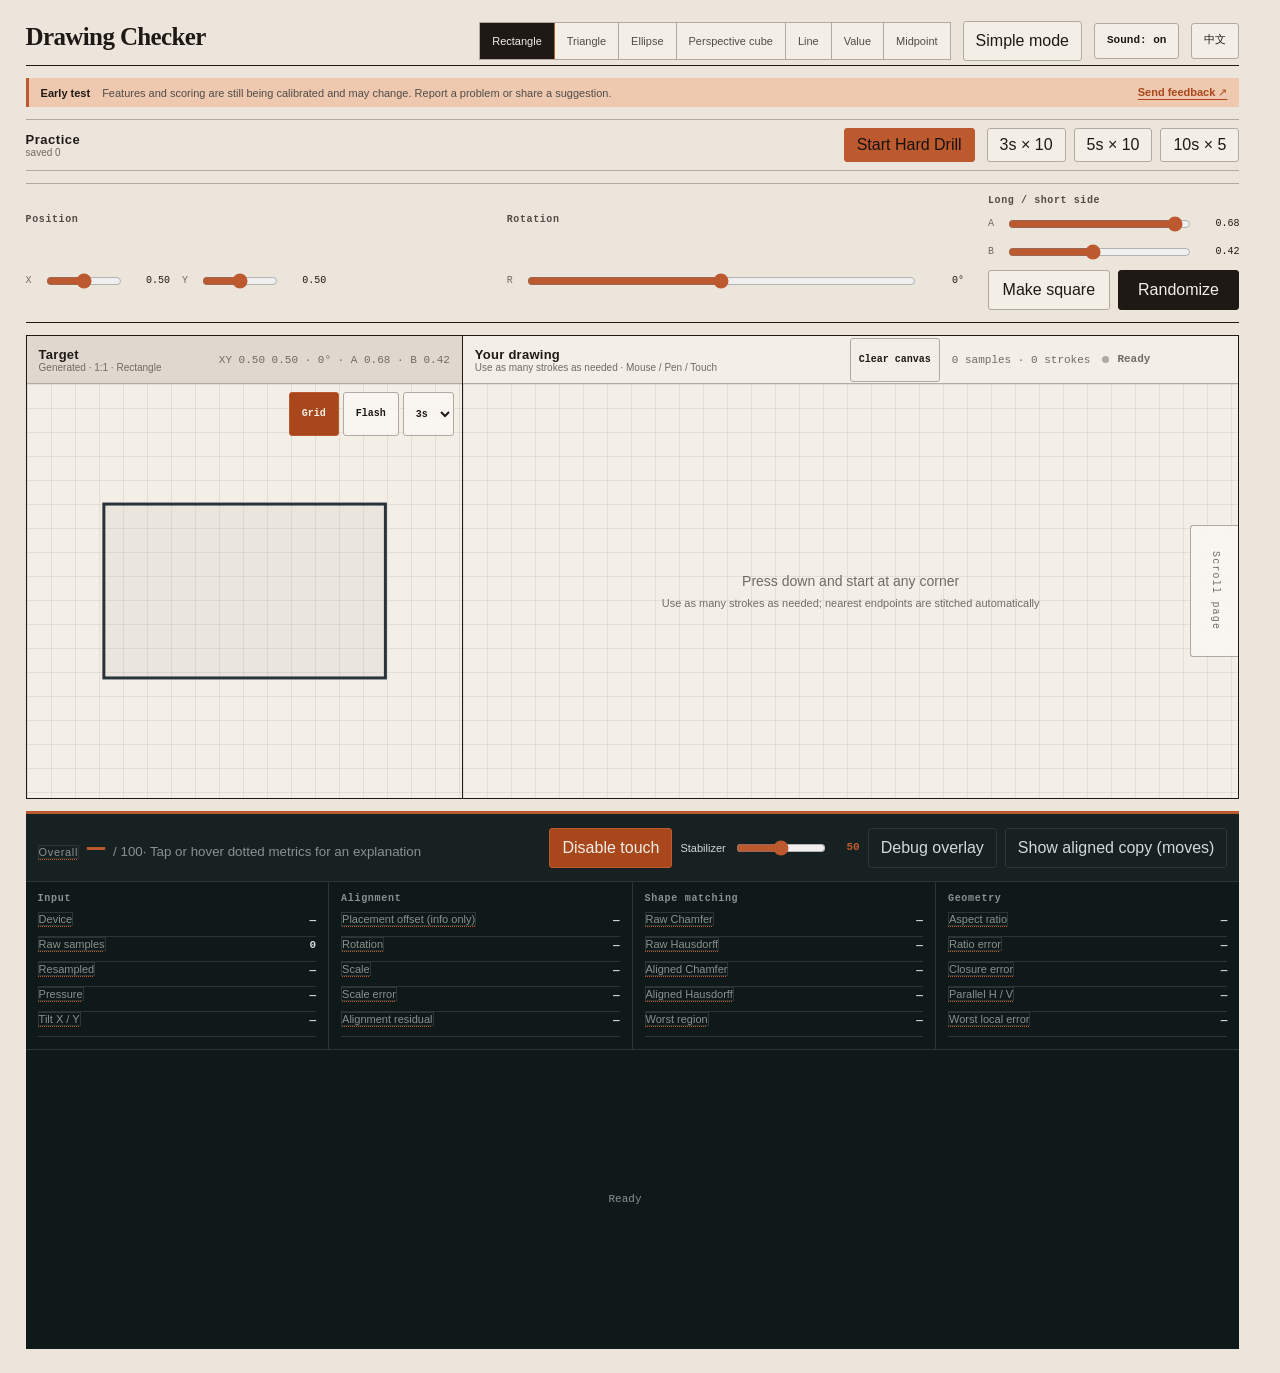
==== commit ecfeec88: "Deploy Drawing Checker 8c05b13" ====
--- a/index.html
+++ b/index.html
@@ -5,8 +5,8 @@
     <meta name="viewport" content="width=device-width, initial-scale=1.0, viewport-fit=cover, interactive-widget=resizes-content" />
     <meta name="theme-color" content="#e9e8e2" />
     <title>Drawing Checker</title>
-    <script type="module" crossorigin src="/assets/index-BRS8dFVd.js"></script>
-    <link rel="stylesheet" crossorigin href="/assets/index-CxMMzI--.css">
+    <script type="module" crossorigin src="/assets/index-Dlnvzi1H.js"></script>
+    <link rel="stylesheet" crossorigin href="/assets/index-2OOmmM06.css">
   </head>
   <body>
     <div id="app"></div>
--- a/assets/index-2OOmmM06.css
+++ b/assets/index-2OOmmM06.css
@@ -0,0 +1 @@
+.value-practice.svelte-1qu4wo3{margin-top:var(--space-sm);border-top:3px solid var(--color-accent);background:var(--color-paper)}header.svelte-1qu4wo3{justify-content:space-between;align-items:center;gap:var(--space-md);min-height:76px;padding:var(--space-sm) var(--space-md);border-bottom:var(--rule-hairline) solid var(--color-rule);display:flex}h2.svelte-1qu4wo3{margin:0 0 var(--space-2xs);color:var(--color-ink);font:700 var(--text-md)/1 var(--font-display)}p.svelte-1qu4wo3{color:var(--color-muted);font-size:var(--text-sm);margin:0}button.svelte-1qu4wo3{min-height:44px;padding:0 var(--space-sm);border:var(--rule-hairline) solid var(--color-rule);border-radius:var(--radius-control);color:var(--color-ink);background:var(--color-paper);cursor:pointer}.difficulty.svelte-1qu4wo3{border:var(--rule-hairline) solid var(--color-rule);display:flex}.difficulty.svelte-1qu4wo3 button:where(.svelte-1qu4wo3){border:0;border-right:var(--rule-hairline) solid var(--color-rule);border-radius:0}.difficulty.svelte-1qu4wo3 button:where(.svelte-1qu4wo3):last-child{border-right:0}.difficulty.svelte-1qu4wo3 button.active:where(.svelte-1qu4wo3){color:var(--color-paper);background:var(--color-ink)}.swatches.svelte-1qu4wo3{border-bottom:var(--rule-hairline) solid var(--color-rule);grid-template-columns:1fr 1fr;display:grid}article.svelte-1qu4wo3:first-child{border-right:var(--rule-hairline) solid var(--color-ink)}.panel-heading.svelte-1qu4wo3{justify-content:space-between;align-items:center;gap:var(--space-sm);min-height:48px;padding:0 var(--space-sm);border-bottom:var(--rule-hairline) solid var(--color-rule);display:flex}.panel-heading.svelte-1qu4wo3 b:where(.svelte-1qu4wo3){font-size:13px}.swatch.svelte-1qu4wo3{min-height:clamp(280px,48vh,620px)}.answer-controls.svelte-1qu4wo3{align-items:center;gap:var(--space-md);padding:var(--space-md);background:var(--color-paper-3);display:flex}.answer-controls.svelte-1qu4wo3 label:where(.svelte-1qu4wo3){align-items:center;gap:var(--space-2xs) var(--space-sm);color:var(--color-ink-2);font:700 12px/1 var(--font-mono);flex:1;grid-template-columns:auto minmax(0,1fr) auto;display:grid}.answer-controls.svelte-1qu4wo3 input:where(.svelte-1qu4wo3){width:100%;accent-color:var(--color-accent)}.answer-controls.svelte-1qu4wo3 output:where(.svelte-1qu4wo3){color:var(--color-ink);font-variant-numeric:tabular-nums;grid-column:2;justify-self:center}button.primary.svelte-1qu4wo3{color:var(--color-paper);border-color:var(--color-ink);background:var(--color-ink);font-weight:700}.feedback.svelte-1qu4wo3{align-items:center;gap:var(--space-sm);min-height:92px;padding:var(--space-sm) var(--space-md);color:var(--color-tray-ink);background:var(--color-tray);display:flex}.answer-swatch.svelte-1qu4wo3{border:var(--rule-hairline) solid var(--color-tray-rule);flex:0 0 58px;width:58px;height:58px}.feedback.svelte-1qu4wo3 div:where(.svelte-1qu4wo3):last-child{gap:var(--space-2xs);display:grid}.feedback.svelte-1qu4wo3 strong:where(.svelte-1qu4wo3){font:700 var(--text-md)/1 var(--font-display)}.feedback.svelte-1qu4wo3 span:where(.svelte-1qu4wo3),.feedback.svelte-1qu4wo3 small:where(.svelte-1qu4wo3){color:var(--color-tray-muted);font:11px/1.3 var(--font-mono);font-variant-numeric:tabular-nums}.feedback[data-tone=accurate].svelte-1qu4wo3 strong:where(.svelte-1qu4wo3){color:var(--color-good)}.feedback[data-tone=close].svelte-1qu4wo3 strong:where(.svelte-1qu4wo3){color:var(--color-warning)}.feedback[data-tone=off].svelte-1qu4wo3 strong:where(.svelte-1qu4wo3){color:var(--color-danger)}@media (hover:hover){button.svelte-1qu4wo3:hover{color:var(--color-paper);border-color:var(--color-ink);background:var(--color-ink)}}@media (width<=560px){header.svelte-1qu4wo3{flex-direction:column;align-items:stretch}.difficulty.svelte-1qu4wo3{width:100%}.difficulty.svelte-1qu4wo3 button:where(.svelte-1qu4wo3){padding-inline:var(--space-xs);flex:1}.swatches.svelte-1qu4wo3{grid-template-columns:1fr}article.svelte-1qu4wo3:first-child{border-right:0;border-bottom:var(--rule-hairline) solid var(--color-ink)}.swatch.svelte-1qu4wo3{min-height:30dvh}.answer-controls.svelte-1qu4wo3{flex-direction:column;align-items:stretch}.answer-controls.svelte-1qu4wo3 label:where(.svelte-1qu4wo3){width:100%;min-height:44px}.answer-controls.svelte-1qu4wo3 button:where(.svelte-1qu4wo3){width:100%}}main.svelte-1n46o8q{min-height:100dvh;padding:max(var(--space-md), env(safe-area-inset-top)) max(clamp(var(--space-sm), 2vw, var(--space-xl)), env(safe-area-inset-right)) max(var(--space-lg), env(safe-area-inset-bottom)) max(clamp(var(--space-sm), 2vw, var(--space-xl)), env(safe-area-inset-left));background:var(--color-paper-2)}.value-domain[hidden].svelte-1n46o8q,.perspective-domain[hidden].svelte-1n46o8q,main.value-mode.svelte-1n46o8q>:where(.svelte-1n46o8q):not(.topbar):not(.early-test):not(.value-domain),main.perspective-mode.svelte-1n46o8q>:where(.svelte-1n46o8q):not(.topbar):not(.early-test):not(.perspective-domain){display:none}main.compact-mode.perspective-mode.svelte-1n46o8q{flex-direction:column;height:100dvh;display:flex;overflow:hidden}main.compact-mode.perspective-mode.svelte-1n46o8q .perspective-domain:where(.svelte-1n46o8q){flex:auto;min-height:0;display:flex}html{scrollbar-gutter:stable;overflow-y:scroll}.topbar.svelte-1n46o8q{justify-content:space-between;align-items:center;gap:var(--space-lg);border-bottom:var(--rule-hairline) solid var(--color-ink);min-height:50px;margin-bottom:var(--space-sm);display:flex}h1.svelte-1n46o8q{min-width:0;margin:0 0 var(--space-xs);overflow-wrap:anywhere;font-family:var(--font-display);font-size:clamp(var(--text-md), 2vw, var(--text-lg));letter-spacing:-.025em;font-weight:600;line-height:1}.top-actions.svelte-1n46o8q{align-items:center;gap:var(--space-sm);display:flex}.early-test.svelte-1n46o8q{align-items:center;gap:var(--space-xs) var(--space-sm);margin:0 0 var(--space-sm);padding:var(--space-xs) var(--space-sm);border-left:3px solid var(--color-accent);color:var(--color-ink-2);background:var(--color-accent-wash);flex-wrap:wrap;font-size:11px;display:flex}.early-test.svelte-1n46o8q strong:where(.svelte-1n46o8q){color:var(--color-ink)}.early-test.svelte-1n46o8q a:where(.svelte-1n46o8q){color:var(--color-accent-hover);text-underline-offset:3px;margin-left:auto;font-weight:700}.compact-toggle.svelte-1n46o8q{color:var(--color-ink);border-color:var(--color-rule);background:var(--color-paper)}.compact-random.svelte-1n46o8q{color:var(--color-paper);border-color:var(--color-ink);background:var(--color-ink)}.shape-switch.svelte-1n46o8q{border:var(--rule-hairline) solid var(--color-rule);background:var(--color-paper);display:flex}.shape-switch.svelte-1n46o8q button:where(.svelte-1n46o8q){min-height:36px;padding:0 var(--space-sm);border:0;border-right:var(--rule-hairline) solid var(--color-rule);color:var(--color-ink-2);background:0 0;border-radius:0;font-size:11px}.shape-switch.svelte-1n46o8q button:where(.svelte-1n46o8q):last-child{border-right:0}.shape-switch.svelte-1n46o8q button.active:where(.svelte-1n46o8q){color:var(--color-paper);background:var(--color-ink)}.cube-switches.svelte-1n46o8q{justify-content:flex-end;gap:var(--space-xs);margin:0 0 var(--space-sm);flex-wrap:wrap;display:flex}.practice-panel.svelte-1n46o8q{align-items:center;gap:var(--space-sm);margin-bottom:var(--space-sm);padding:var(--space-xs) 0;border-top:var(--rule-hairline) solid var(--color-rule);border-bottom:var(--rule-hairline) solid var(--color-rule);color:var(--color-ink);background:0 0;display:flex}.practice-panel.svelte-1n46o8q>div:where(.svelte-1n46o8q):first-child{margin-right:auto}.practice-panel.svelte-1n46o8q b:where(.svelte-1n46o8q),.practice-panel.svelte-1n46o8q small:where(.svelte-1n46o8q){display:block}.practice-panel.svelte-1n46o8q b:where(.svelte-1n46o8q){letter-spacing:.04em;font-size:13px}.practice-panel.svelte-1n46o8q small:where(.svelte-1n46o8q),.practice-panel.svelte-1n46o8q>span:where(.svelte-1n46o8q){color:var(--color-muted);font-size:10px}.practice-presets.svelte-1n46o8q{gap:var(--space-xs);display:flex}.practice-panel.svelte-1n46o8q button:where(.svelte-1n46o8q){min-height:34px}.practice-panel.svelte-1n46o8q .practice-primary:where(.svelte-1n46o8q){color:var(--color-accent-ink);border-color:var(--color-accent);background:var(--color-accent)}.practice-clock.svelte-1n46o8q{min-width:68px;color:var(--color-accent);text-align:center;font:700 24px/1 var(--font-mono)}.practice-history.svelte-1n46o8q{gap:var(--space-lg);margin:0 0 var(--space-sm);padding:var(--space-sm) 0;border-top:var(--rule-hairline) solid var(--color-ink);border-bottom:var(--rule-hairline) solid var(--color-rule);color:var(--color-ink);background:0 0;grid-template-columns:minmax(240px,.7fr) minmax(0,1.3fr);display:grid}.practice-history.svelte-1n46o8q h2:where(.svelte-1n46o8q){margin-bottom:var(--space-sm);color:var(--color-ink-2)}.practice-history.svelte-1n46o8q p:where(.svelte-1n46o8q){color:var(--color-muted);margin:0;font-size:12px}.weakness-list.svelte-1n46o8q{gap:6px;display:grid}.weakness-list.svelte-1n46o8q article:where(.svelte-1n46o8q){gap:var(--space-xs);min-height:32px;padding:0 var(--space-xs);border-bottom:var(--rule-hairline) solid var(--color-rule-2);background:0 0;grid-template-columns:minmax(0,1fr) 48px minmax(110px,.8fr);align-items:center;display:grid}.weakness-list.svelte-1n46o8q span:where(.svelte-1n46o8q){text-overflow:ellipsis;white-space:nowrap;font-size:11px;overflow:hidden}.weakness-list.svelte-1n46o8q strong:where(.svelte-1n46o8q){text-align:right;font:700 14px/1 Cascadia Mono,Consolas,monospace}.weakness-list.svelte-1n46o8q small:where(.svelte-1n46o8q){color:var(--color-muted);text-align:right;font-size:9px}.history-table-wrap.svelte-1n46o8q{overflow-x:auto}.practice-history.svelte-1n46o8q table:where(.svelte-1n46o8q){min-width:580px;color:var(--color-ink);font-size:10px}.practice-history.svelte-1n46o8q th:where(.svelte-1n46o8q){color:var(--color-muted)}.practice-history.svelte-1n46o8q th:where(.svelte-1n46o8q),.practice-history.svelte-1n46o8q td:where(.svelte-1n46o8q){border-bottom-color:var(--color-rule-2)}.workbench.svelte-1n46o8q{border:var(--rule-hairline) solid var(--color-ink);background:var(--color-paper);grid-template-columns:minmax(270px,.72fr) minmax(380px,1.28fr);gap:0;min-height:390px;display:grid}.workbench.cube-completion.svelte-1n46o8q{grid-template-columns:minmax(0,1fr)}.workbench.cube-completion.svelte-1n46o8q .target-panel:where(.svelte-1n46o8q){display:none}.workbench.cube-completion.svelte-1n46o8q .drawing-panel:where(.svelte-1n46o8q){grid-template-rows:48px clamp(520px,68dvh,820px)}.cube-config.svelte-1n46o8q{gap:var(--space-lg);width:100%;min-width:0;margin:0 0 var(--space-sm);padding:var(--space-sm) 0;border:0;border-top:var(--rule-hairline) solid var(--color-rule);border-bottom:var(--rule-hairline) solid var(--color-ink);background:0 0;grid-template-columns:1fr 1fr minmax(180px,.55fr);display:grid}.cube-config.svelte-1n46o8q:disabled{opacity:.62}.cube-config.completion-config.svelte-1n46o8q{grid-template-columns:1fr}.config-group.svelte-1n46o8q{gap:var(--space-xs) var(--space-sm);grid-template-columns:repeat(3,minmax(0,1fr));align-items:center;min-width:0;display:grid}.config-title.svelte-1n46o8q{grid-column:1/-1;color:var(--color-ink-2)!important;font:700 10px/1 var(--font-mono)!important;letter-spacing:.06em!important}.config-group.svelte-1n46o8q label:where(.svelte-1n46o8q){gap:var(--space-2xs);min-width:0;color:var(--color-muted);font:10px/1 var(--font-mono);align-items:center;display:flex}.config-group.svelte-1n46o8q label:where(.svelte-1n46o8q) span:where(.svelte-1n46o8q){flex:0 0 14px}.config-group.svelte-1n46o8q input:where(.svelte-1n46o8q){width:0;min-width:0;accent-color:var(--color-accent);flex:auto}.config-group.svelte-1n46o8q output:where(.svelte-1n46o8q){text-align:right;color:var(--color-ink);font-variant-numeric:tabular-nums;flex:0 0 42px}.size-slider.svelte-1n46o8q{grid-template-columns:1fr auto}.size-slider.svelte-1n46o8q label:where(.svelte-1n46o8q){grid-column:1/-1}.volume-readout.svelte-1n46o8q{color:var(--color-muted);font:10px/1 var(--font-mono);font-variant-numeric:tabular-nums;grid-column:1/-1}.random-button.svelte-1n46o8q{min-height:36px;color:var(--color-paper);border-color:var(--color-ink);background:var(--color-ink);grid-column:1/-1}.config-actions.svelte-1n46o8q{gap:var(--space-xs);grid-column:1/-1;grid-template-columns:1fr 1fr;display:grid}.config-actions.svelte-1n46o8q .random-button:where(.svelte-1n46o8q){grid-column:auto}.completion-controls.svelte-1n46o8q{grid-template-columns:minmax(0,1fr) auto}.completion-controls.svelte-1n46o8q small:where(.svelte-1n46o8q){color:var(--color-muted);font-size:11px}.completion-controls.svelte-1n46o8q .random-button:where(.svelte-1n46o8q){grid-area:1/2/3;min-width:130px}.canvas-panel.svelte-1n46o8q{background:var(--color-paper);grid-template-rows:48px minmax(340px,46vh);min-width:0;display:grid;overflow:hidden}.target-panel.svelte-1n46o8q{border-right:var(--rule-hairline) solid var(--color-ink);background:var(--color-paper-3)}.panel-heading.svelte-1n46o8q{padding:0 var(--space-sm);border-bottom:var(--rule-hairline) solid var(--color-rule);justify-content:space-between;align-items:center;display:flex}.panel-heading.svelte-1n46o8q>div:where(.svelte-1n46o8q):first-child{min-width:0}.panel-heading.svelte-1n46o8q b:where(.svelte-1n46o8q){letter-spacing:.02em;font-size:13px;display:block}.panel-heading.svelte-1n46o8q small:where(.svelte-1n46o8q){color:var(--color-muted);text-overflow:ellipsis;white-space:nowrap;font-size:10px;display:block;overflow:hidden}.panel-heading-meta.svelte-1n46o8q{align-items:center;gap:var(--space-sm);display:flex}.status.svelte-1n46o8q{gap:var(--space-xs);inline-size:124px;color:var(--color-muted);font:600 11px/1 var(--font-mono);white-space:nowrap;flex:0 0 124px;align-items:center;display:flex}.status.svelte-1n46o8q span:where(.svelte-1n46o8q){background:var(--color-rule);border-radius:50%;flex:0 0 7px;width:7px;height:7px}.status[data-state=live].svelte-1n46o8q span:where(.svelte-1n46o8q){background:var(--color-accent)}.status[data-state=done].svelte-1n46o8q span:where(.svelte-1n46o8q){background:var(--color-good)}.status[data-state=insufficient].svelte-1n46o8q span:where(.svelte-1n46o8q){background:var(--color-warning)}code.svelte-1n46o8q{color:var(--color-muted);font:11px var(--font-mono)}canvas.svelte-1n46o8q{width:100%;height:100%;display:block}.target-surface.svelte-1n46o8q{min-height:0;position:relative}.target-surface.svelte-1n46o8q,.drawing-surface.svelte-1n46o8q{background-color:var(--color-paper)}.target-surface.target-grid.svelte-1n46o8q,.drawing-surface.svelte-1n46o8q{background-image:linear-gradient(var(--color-grid) 1px, transparent 1px), linear-gradient(90deg, var(--color-grid) 1px, transparent 1px);background-size:24px 24px}.target-surface.svelte-1n46o8q canvas:where(.svelte-1n46o8q){touch-action:none;-webkit-user-select:none;user-select:none}.target-surface.svelte-1n46o8q canvas[tabindex="0"]:where(.svelte-1n46o8q){cursor:grab}.target-surface.svelte-1n46o8q canvas[tabindex="0"]:where(.svelte-1n46o8q):active{cursor:grabbing}.target-surface.svelte-1n46o8q canvas:where(.svelte-1n46o8q):focus-visible{outline:2px solid var(--color-focus);outline-offset:-3px}.target-surface.svelte-1n46o8q canvas.quick-flash-hidden:where(.svelte-1n46o8q){opacity:0;pointer-events:none}.target-tools.svelte-1n46o8q{z-index:2;top:var(--space-xs);right:var(--space-xs);justify-items:end;gap:var(--space-2xs);display:grid;position:absolute}.target-tools.svelte-1n46o8q>div:where(.svelte-1n46o8q){gap:var(--space-2xs);display:flex}.target-tools.svelte-1n46o8q button:where(.svelte-1n46o8q),.target-tools.svelte-1n46o8q select:where(.svelte-1n46o8q){min-height:44px;padding-inline:var(--space-sm);color:var(--color-ink);border:var(--rule-hairline) solid var(--color-rule);border-radius:var(--radius-control);background:var(--color-panel-wash);font:700 10px/1 var(--font-mono)}.target-tools.svelte-1n46o8q button.active:where(.svelte-1n46o8q){color:var(--color-paper);border-color:var(--color-accent);background:var(--color-accent-hover)}.target-tools.svelte-1n46o8q select:where(.svelte-1n46o8q){padding-inline:var(--space-xs)}.target-tools.svelte-1n46o8q small:where(.svelte-1n46o8q){padding:var(--space-2xs) var(--space-xs);color:var(--color-ink-2);background:var(--color-panel-wash);font:9px/1 var(--font-mono);pointer-events:none}.flash-again.svelte-1n46o8q{z-index:1;min-height:44px;color:var(--color-paper);border-color:var(--color-ink);background:var(--color-ink);font:700 11px/1 var(--font-mono);position:absolute;top:50%;left:50%;translate:-50% -50%}.transform-status.svelte-1n46o8q{top:var(--space-xs);left:var(--space-xs);align-items:center;gap:var(--space-xs);min-height:28px;padding:0 var(--space-xs);border:var(--rule-hairline) solid var(--color-rule);border-radius:var(--radius-control);color:var(--color-ink-2);background:var(--color-panel-wash);pointer-events:none;font:10px/1 var(--font-mono);display:flex;position:absolute}.transform-status[data-active=true].svelte-1n46o8q{color:var(--color-accent-hover);border-color:var(--color-accent);background:var(--color-accent-wash)}.transform-status.svelte-1n46o8q span:where(.svelte-1n46o8q){color:var(--color-accent)}.shortcut-strip.svelte-1n46o8q{left:var(--space-xs);right:var(--space-xs);bottom:var(--space-xs);padding:var(--space-xs);border-top:var(--rule-hairline) solid var(--color-rule);color:var(--color-ink-2);background:var(--color-panel-wash);font:9px/1.55 var(--font-mono);pointer-events:none;position:absolute}.touch-shortcuts.svelte-1n46o8q{display:none}kbd.svelte-1n46o8q{min-width:18px;padding:var(--space-3xs) var(--space-2xs);border:var(--rule-hairline) solid var(--color-rule);border-radius:var(--radius-control);color:var(--color-ink);background:var(--color-paper-3);text-align:center;font:inherit;display:inline-block}.drawing-surface.svelte-1n46o8q{min-height:0;position:relative}.drawing-surface.svelte-1n46o8q canvas:where(.svelte-1n46o8q){z-index:1;touch-action:none;-webkit-user-select:none;user-select:none;cursor:crosshair;position:relative}.clear-canvas.svelte-1n46o8q{min-height:44px;padding-inline:var(--space-xs);color:var(--color-ink);border-color:var(--color-rule);background:var(--color-paper);font:700 10px/1 var(--font-mono)}.ghost-controls.svelte-1n46o8q{z-index:2;right:var(--space-sm);bottom:var(--space-sm);gap:var(--space-2xs);padding:var(--space-xs);border:var(--rule-hairline) solid var(--color-rule);color:var(--color-ink-2);background:var(--color-panel-wash);font:700 9px/1 var(--font-mono);text-align:center;grid-template-columns:96px;display:grid;position:absolute}.ghost-pad.svelte-1n46o8q{border-color:var(--color-rule);background-color:var(--color-paper);background-image:linear-gradient(transparent 49%, var(--color-rule) 49%, var(--color-rule) 51%, transparent 51%), linear-gradient(90deg, transparent 49%, var(--color-rule) 49%, var(--color-rule) 51%, transparent 51%);touch-action:none;width:96px;height:96px;min-height:96px;padding:0;position:relative}.ghost-pad.svelte-1n46o8q i:where(.svelte-1n46o8q){border:var(--rule-hairline) solid var(--color-paper);border-radius:var(--radius-control);background:var(--color-accent);pointer-events:none;width:14px;height:14px;position:absolute;translate:-50% -50%}.ghost-home.svelte-1n46o8q{min-height:44px;padding-inline:var(--space-xs);color:var(--color-ink);border-color:var(--color-rule);background:var(--color-paper);font:700 9px/1 var(--font-mono)}.canvas-scroll-zone.svelte-1n46o8q{z-index:2;border:var(--rule-hairline) solid var(--color-rule);border-radius:var(--radius-control) 0 0 var(--radius-control);width:48px;height:132px;color:var(--color-muted);background:var(--color-panel-wash);touch-action:pan-y;-webkit-user-select:none;user-select:none;border-right:0;place-items:center;display:grid;position:absolute;top:50%;right:0;translate:0 -50%}.canvas-scroll-zone.locked.svelte-1n46o8q{opacity:.45;pointer-events:none}.canvas-scroll-zone.svelte-1n46o8q span:where(.svelte-1n46o8q){writing-mode:vertical-rl;font:10px/1 var(--font-mono);letter-spacing:.12em}.canvas-hint.svelte-1n46o8q{text-align:center;color:var(--color-muted);pointer-events:none;place-content:center;font-size:14px;line-height:1.8;display:grid;position:absolute;inset:0}.canvas-hint.svelte-1n46o8q span:where(.svelte-1n46o8q){font-size:11px}.completion-surface.svelte-1n46o8q .canvas-hint:where(.svelte-1n46o8q){place-content:end center;padding-bottom:18px}.practice-overlay.svelte-1n46o8q{z-index:3;place-content:center;gap:var(--space-xs);text-align:center;color:var(--color-paper);background:var(--color-overlay);pointer-events:none;display:grid;position:absolute;inset:0}.practice-overlay.svelte-1n46o8q b:where(.svelte-1n46o8q){font:700 64px/1 var(--font-display)}.practice-overlay.svelte-1n46o8q span:where(.svelte-1n46o8q){letter-spacing:.08em;text-transform:uppercase;font-size:13px}.instrument-panel.svelte-1n46o8q{margin-top:var(--space-sm);border-top:3px solid var(--color-accent);background:var(--color-tray);color:var(--color-tray-ink);overflow:visible}.controls.svelte-1n46o8q{gap:var(--space-xs);min-height:68px;padding:var(--space-xs) var(--space-sm);background:var(--color-tray-2);border-bottom:var(--rule-hairline) solid var(--color-tray-rule);align-items:center;display:flex}.compact-mode.svelte-1n46o8q .cube-switches:where(.svelte-1n46o8q),.compact-mode.svelte-1n46o8q .early-test:where(.svelte-1n46o8q),.compact-mode.svelte-1n46o8q .practice-panel:where(.svelte-1n46o8q),.compact-mode.svelte-1n46o8q .practice-history:where(.svelte-1n46o8q),.compact-mode.svelte-1n46o8q .cube-config:where(.svelte-1n46o8q),.compact-mode.svelte-1n46o8q .transform-status:where(.svelte-1n46o8q),.compact-mode.svelte-1n46o8q .shortcut-strip:where(.svelte-1n46o8q),.compact-mode.svelte-1n46o8q .advanced-control:where(.svelte-1n46o8q),.compact-mode.svelte-1n46o8q .practice-hidden:where(.svelte-1n46o8q),.compact-mode.svelte-1n46o8q .metrics-grid:where(.svelte-1n46o8q),.compact-mode.svelte-1n46o8q .detail-slot:where(.svelte-1n46o8q),.compact-mode.svelte-1n46o8q .panel-heading:where(.svelte-1n46o8q) code:where(.svelte-1n46o8q){display:none}.compact-mode.svelte-1n46o8q .target-surface:where(.svelte-1n46o8q) canvas:where(.svelte-1n46o8q){pointer-events:none}.compact-mode.svelte-1n46o8q .controls:where(.svelte-1n46o8q){border-bottom:0;min-height:56px}.score-block.svelte-1n46o8q{align-items:baseline;gap:var(--space-xs);margin-right:auto;display:flex}.score-block.svelte-1n46o8q .metric-help:where(.svelte-1n46o8q){color:var(--color-tray-muted);letter-spacing:.06em;font-size:11px}.score-block.svelte-1n46o8q strong:where(.svelte-1n46o8q){color:var(--color-accent);font:700 30px/1 var(--font-mono);font-variant-numeric:tabular-nums}.score-block.svelte-1n46o8q small:where(.svelte-1n46o8q){color:var(--color-tray-muted)}.smoothing-control.svelte-1n46o8q{align-items:center;gap:var(--space-xs);color:var(--color-tray-ink);white-space:nowrap;font-size:11px;display:flex}.smoothing-control.svelte-1n46o8q input:where(.svelte-1n46o8q){width:90px;accent-color:var(--color-accent)}.smoothing-control.svelte-1n46o8q output:where(.svelte-1n46o8q){width:24px;color:var(--color-accent);text-align:right;font:600 11px/1 var(--font-mono)}button.svelte-1n46o8q{border:var(--rule-hairline) solid var(--color-tray-rule);border-radius:var(--radius-control);min-height:40px;padding:0 var(--space-sm);color:var(--color-tray-ink);background:var(--color-tray-2);cursor:pointer;white-space:nowrap}.practice-panel.svelte-1n46o8q button:where(.svelte-1n46o8q),.cube-config.svelte-1n46o8q button:where(.svelte-1n46o8q){color:var(--color-ink);border-color:var(--color-rule);background:var(--color-paper)}.cube-config.svelte-1n46o8q .random-button:where(.svelte-1n46o8q){color:var(--color-paper);border-color:var(--color-ink);background:var(--color-ink)}.language-button.svelte-1n46o8q{min-width:48px;min-height:36px;color:var(--color-ink);border-color:var(--color-rule);background:var(--color-paper);font:700 11px/1 var(--font-mono)}button.active.svelte-1n46o8q{color:var(--color-paper);border-color:var(--color-accent);background:var(--color-accent-hover)}@media (hover:hover){button.svelte-1n46o8q:hover{border-color:var(--color-tray-muted);background:var(--color-tray-rule)}button.active.svelte-1n46o8q:hover{background:var(--color-accent)}.shape-switch.svelte-1n46o8q button:where(.svelte-1n46o8q):hover,.compact-toggle.svelte-1n46o8q:hover,.language-button.svelte-1n46o8q:hover,.practice-panel.svelte-1n46o8q button:where(.svelte-1n46o8q):hover,.cube-config.svelte-1n46o8q button:where(.svelte-1n46o8q):hover,.target-tools.svelte-1n46o8q button:where(.svelte-1n46o8q):hover{color:var(--color-paper);border-color:var(--color-ink);background:var(--color-ink)}}button.metric-help.svelte-1n46o8q,button.metric-help.svelte-1n46o8q:hover,button.metric-help.svelte-1n46o8q:active{min-height:0;color:inherit;font:inherit;text-align:left;background:0 0;border-radius:0;padding:0;transform:none}.error.svelte-1n46o8q{max-width:260px;color:var(--color-danger);font-size:11px}.practice-hidden.svelte-1n46o8q{min-height:180px;padding:var(--space-lg);color:var(--color-tray-muted);text-align:center;place-items:center;font-size:12px;display:none}.instrument-panel.practice-blind.svelte-1n46o8q .practice-hidden:where(.svelte-1n46o8q){display:grid}.instrument-panel.practice-blind.svelte-1n46o8q .metrics-grid:where(.svelte-1n46o8q),.instrument-panel.practice-blind.svelte-1n46o8q .detail-slot:where(.svelte-1n46o8q){display:none}.metrics-grid.svelte-1n46o8q{grid-template-columns:repeat(4,1fr);display:grid}.metrics-grid.svelte-1n46o8q>section:where(.svelte-1n46o8q){min-width:0;padding:var(--space-sm);border-right:var(--rule-hairline) solid var(--color-tray-rule)}.metrics-grid.svelte-1n46o8q>section:where(.svelte-1n46o8q):last-child{border-right:0}h2.svelte-1n46o8q{margin:0 0 var(--space-xs);color:var(--color-tray-muted);font:700 10px/1 var(--font-mono);letter-spacing:.07em}dl.svelte-1n46o8q{margin:0}dl.svelte-1n46o8q div:where(.svelte-1n46o8q){align-items:baseline;gap:var(--space-sm);border-bottom:var(--rule-hairline) solid var(--color-tray-rule);justify-content:space-between;min-height:25px;display:flex}dt.svelte-1n46o8q{color:var(--color-tray-muted);font-size:11px}dd.svelte-1n46o8q{text-align:right;font:600 11px/1.2 var(--font-mono);font-variant-numeric:tabular-nums;margin:0}dd.pen.svelte-1n46o8q,.metric-good.svelte-1n46o8q{color:var(--color-good)}.metric-warning.svelte-1n46o8q{color:var(--color-warning);font-weight:700}.metric-severe.svelte-1n46o8q{color:var(--color-danger);font-weight:800}.score-block.svelte-1n46o8q strong.metric-good:where(.svelte-1n46o8q){color:var(--color-good)}.score-block.svelte-1n46o8q strong.metric-warning:where(.svelte-1n46o8q){color:var(--color-warning)}.score-block.svelte-1n46o8q strong.metric-severe:where(.svelte-1n46o8q){color:var(--color-danger)}[data-help].svelte-1n46o8q{cursor:help;-webkit-text-decoration:underline dotted var(--color-accent);text-decoration:underline dotted var(--color-accent);text-underline-offset:3px;position:relative}[data-help].svelte-1n46o8q:after{content:attr(data-help);z-index:20;width:min(310px,78vw);padding:var(--space-xs) var(--space-sm);border:var(--rule-hairline) solid var(--color-ink);border-radius:var(--radius-control);color:var(--color-ink);background:var(--color-paper);font:12px/1.55 var(--font-body);text-align:left;text-transform:none;letter-spacing:0;white-space:normal;opacity:0;pointer-events:none;position:absolute;bottom:calc(100% + 8px);left:0;transform:translateY(4px)}[data-help].svelte-1n46o8q:hover:after,[data-help].svelte-1n46o8q:focus-visible:after{opacity:1;transform:translateY(0)}@media (prefers-reduced-motion:no-preference){[data-help].svelte-1n46o8q:after{transition:opacity var(--dur-short) var(--ease-out), transform var(--dur-short) var(--ease-out);transition-delay:.8s}[data-help].svelte-1n46o8q:focus-visible:after{transition-delay:0s}}.detail-slot.svelte-1n46o8q{border-top:var(--rule-hairline) solid var(--color-tray-rule);scrollbar-gutter:stable;height:300px;overflow:auto}.detail-empty.svelte-1n46o8q{height:100%;color:var(--color-tray-muted);font:11px/1 var(--font-mono);place-items:center;display:grid}.detail-grid.svelte-1n46o8q{gap:var(--rule-hairline);background:var(--color-tray-rule);grid-template-columns:.8fr .85fr 1.6fr;min-height:100%;display:grid}.detail-slot.svelte-1n46o8q [data-help]:where(.svelte-1n46o8q):after{top:calc(100% + 8px);bottom:auto}.detail-grid.cube-details.svelte-1n46o8q{grid-template-columns:.8fr 2.45fr}.detail-grid.ellipse-details.svelte-1n46o8q{grid-template-columns:1fr}.detail-grid.svelte-1n46o8q>section:where(.svelte-1n46o8q){min-width:0;padding:var(--space-sm);background:var(--color-tray)}.score-list.svelte-1n46o8q{gap:var(--space-2xs);display:grid}.score-list.svelte-1n46o8q div:where(.svelte-1n46o8q){grid-template-columns:82px 1fr 36px;align-items:center;gap:8px;font-size:10px;display:grid}.score-list.svelte-1n46o8q i:where(.svelte-1n46o8q){background:var(--color-tray-rule);height:3px}.score-list.svelte-1n46o8q b:where(.svelte-1n46o8q){background:currentColor;max-width:100%;height:100%;display:block}.score-list.svelte-1n46o8q em:where(.svelte-1n46o8q){text-align:right;font-style:normal;font-family:var(--font-mono);font-variant-numeric:tabular-nums}.table-wrap.svelte-1n46o8q{overflow-x:auto}table.svelte-1n46o8q{border-collapse:collapse;width:100%;font:10px/1.35 var(--font-mono);font-variant-numeric:tabular-nums}th.svelte-1n46o8q{color:var(--color-tray-muted);text-align:left;font-weight:500}th[title].svelte-1n46o8q{cursor:help;-webkit-text-decoration:underline dotted var(--color-accent);text-decoration:underline dotted var(--color-accent);text-underline-offset:3px}th.svelte-1n46o8q:not(:first-child),td.svelte-1n46o8q:not(:first-child){text-align:right}th.svelte-1n46o8q,td.svelte-1n46o8q{height:25px;padding:0 var(--space-xs);border-bottom:var(--rule-hairline) solid var(--color-tray-rule);white-space:nowrap}th.svelte-1n46o8q:first-child,td.svelte-1n46o8q:first-child{padding-left:0}@media (width<=900px){.cube-config.svelte-1n46o8q{grid-template-columns:1fr 1fr}.size-slider.svelte-1n46o8q{grid-column:1/-1}.workbench.svelte-1n46o8q{grid-template-columns:1fr}.target-panel.svelte-1n46o8q{border-right:0;border-bottom:var(--rule-hairline) solid var(--color-ink);grid-template-rows:48px clamp(280px,34dvh,400px)}.drawing-panel.svelte-1n46o8q{grid-template-rows:48px clamp(420px,55dvh,660px)}.metrics-grid.svelte-1n46o8q{grid-template-columns:repeat(2,1fr)}.metrics-grid.svelte-1n46o8q>section:where(.svelte-1n46o8q):nth-child(2){border-right:0}.detail-grid.svelte-1n46o8q{grid-template-columns:1fr}}@media (width>=901px){.compact-mode.svelte-1n46o8q{flex-direction:column;height:100dvh;display:flex;overflow:hidden}.compact-mode.svelte-1n46o8q .workbench:where(.svelte-1n46o8q){flex:auto;min-height:0}.compact-mode.svelte-1n46o8q .canvas-panel:where(.svelte-1n46o8q),.compact-mode.svelte-1n46o8q .workbench.cube-completion:where(.svelte-1n46o8q) .drawing-panel:where(.svelte-1n46o8q){grid-template-rows:48px minmax(0,1fr)}.metrics-grid.svelte-1n46o8q>section:where(.svelte-1n46o8q):nth-child(n+3) [data-help]:where(.svelte-1n46o8q):after,.cube-config.svelte-1n46o8q>.config-group:where(.svelte-1n46o8q):last-child [data-help]:where(.svelte-1n46o8q):after{left:auto;right:0}}@media (width>=561px) and (width<=900px){.metrics-grid.svelte-1n46o8q>section:where(.svelte-1n46o8q):nth-child(2n) [data-help]:where(.svelte-1n46o8q):after,.cube-config.svelte-1n46o8q>.config-group:where(.svelte-1n46o8q):nth-child(2n) [data-help]:where(.svelte-1n46o8q):after{left:auto;right:0}}@media (width<=560px){main.svelte-1n46o8q{width:100%;max-width:100vw;padding:max(var(--space-xs), env(safe-area-inset-top)) max(var(--space-xs), env(safe-area-inset-right)) max(var(--space-xs), env(safe-area-inset-bottom)) max(var(--space-xs), env(safe-area-inset-left));overflow-x:clip}.topbar.svelte-1n46o8q{align-items:stretch;gap:var(--space-xs);padding-bottom:var(--space-xs);flex-direction:column}.early-test.svelte-1n46o8q{align-items:flex-start}.early-test.svelte-1n46o8q a:where(.svelte-1n46o8q){align-items:center;width:100%;min-height:44px;margin-left:0;display:flex}.practice-panel.svelte-1n46o8q{flex-wrap:wrap}.practice-panel.svelte-1n46o8q>div:where(.svelte-1n46o8q):first-child{flex:1 0 100%}.practice-presets.svelte-1n46o8q{width:100%}.practice-presets.svelte-1n46o8q button:where(.svelte-1n46o8q){flex:1;padding-inline:6px}.practice-history.svelte-1n46o8q{grid-template-columns:1fr}.top-actions.svelte-1n46o8q{gap:var(--space-xs);grid-template-columns:minmax(0,1fr) auto auto auto;width:100%;max-width:100%;display:grid}.top-actions.svelte-1n46o8q>.shape-switch:where(.svelte-1n46o8q){grid-column:1/-1}.compact-random.svelte-1n46o8q{grid-column:1;justify-self:start}.compact-toggle.svelte-1n46o8q{grid-column:2}.sound-toggle.svelte-1n46o8q{grid-column:3}.language-button.svelte-1n46o8q:not(.sound-toggle){grid-column:4}.shape-switch.svelte-1n46o8q{min-width:0}.shape-switch.svelte-1n46o8q button:where(.svelte-1n46o8q){min-width:0;padding-inline:8px}.cube-config.svelte-1n46o8q{grid-template-columns:1fr}.size-slider.svelte-1n46o8q{grid-column:auto}.config-group.svelte-1n46o8q{grid-template-columns:1fr}.workbench.svelte-1n46o8q,.canvas-panel.svelte-1n46o8q,.cube-config.svelte-1n46o8q,.instrument-panel.svelte-1n46o8q{width:100%;min-width:0;max-width:100%}.config-group.svelte-1n46o8q label:where(.svelte-1n46o8q) span:where(.svelte-1n46o8q){flex-basis:18px}.config-group.svelte-1n46o8q output:where(.svelte-1n46o8q){flex-basis:46px}.panel-heading.svelte-1n46o8q code:where(.svelte-1n46o8q){display:none}.target-surface.svelte-1n46o8q{grid-template-rows:minmax(0,1fr) auto;display:grid}.target-surface.svelte-1n46o8q canvas:where(.svelte-1n46o8q){grid-row:1;min-height:0}.shortcut-strip.svelte-1n46o8q{grid-row:2;margin:0 8px 8px;position:static}.workbench.svelte-1n46o8q{min-height:0}.canvas-panel.svelte-1n46o8q{grid-template-rows:48px 320px}.controls.svelte-1n46o8q{flex-wrap:wrap;overflow-x:auto}.score-block.svelte-1n46o8q{flex-basis:100%}.controls.svelte-1n46o8q button:where(.svelte-1n46o8q){flex:none}.metrics-grid.svelte-1n46o8q{grid-template-columns:1fr}.metrics-grid.svelte-1n46o8q>section:where(.svelte-1n46o8q){border-right:0}}@media (hover:none) and (pointer:coarse){button.svelte-1n46o8q{min-height:44px}input[type=range].svelte-1n46o8q{min-height:32px}.desktop-shortcuts.svelte-1n46o8q{display:none}.touch-shortcuts.svelte-1n46o8q{font-size:11px;line-height:1.45;display:block}[data-help].svelte-1n46o8q{cursor:pointer}}:root{--color-paper:oklch(95% .012 78);--color-paper-2:oklch(92.5% .014 75);--color-paper-3:oklch(88.5% .014 72);--color-ink:oklch(22% .012 60);--color-ink-2:oklch(42% .012 60);--color-muted:oklch(53% .011 66);--color-rule:oklch(74% .014 70);--color-rule-2:oklch(84% .012 72);--color-accent:oklch(58% .14 42);--color-accent-hover:oklch(52% .14 42);--color-accent-ink:oklch(19% .012 55);--color-focus:oklch(61% .19 42);--color-tray:oklch(20.5% .014 190);--color-tray-2:oklch(24% .014 190);--color-tray-ink:oklch(88% .01 175);--color-tray-muted:oklch(65% .012 180);--color-tray-rule:oklch(32% .014 185);--color-good:oklch(75% .11 160);--color-warning:oklch(78% .13 75);--color-danger:oklch(68% .18 25);--color-overlay:oklch(20.5% .014 190/.88);--color-panel-wash:oklch(98% .006 78/.88);--color-grid:oklch(38% .014 190/.09);--color-accent-wash:oklch(86% .055 55);--font-display:"Iowan Old Style", "Palatino Linotype", "Book Antiqua", "Songti SC", serif;--font-body:"Aptos", "Segoe UI Variable", "PingFang TC", "Microsoft JhengHei", sans-serif;--font-mono:"Cascadia Mono", "SFMono-Regular", "Roboto Mono", monospace;--space-3xs:.125rem;--space-2xs:.25rem;--space-xs:.5rem;--space-sm:.75rem;--space-md:1rem;--space-lg:1.5rem;--space-xl:2.5rem;--text-xs:.64rem;--text-sm:.8rem;--text-base:1rem;--text-md:1.25rem;--text-lg:1.5625rem;--text-xl:1.953rem;--rule-hairline:1px;--radius-control:3px;--radius-panel:4px;--ease-out:cubic-bezier(.16, 1, .3, 1);--ease-in:cubic-bezier(.7, 0, .84, 0);--ease-in-out:cubic-bezier(.65, 0, .35, 1);--dur-short:.16s;--dur-press:90ms;font-family:var(--font-body);color:var(--color-ink);background:var(--color-paper-2);font-synthesis:none;text-rendering:optimizelegibility;-webkit-font-smoothing:antialiased}*{box-sizing:border-box}html,body{overflow-x:clip}html,body,#app{min-width:320px;min-height:100%;margin:0}body{min-height:100dvh}button{font:inherit}button,input{touch-action:manipulation}button:focus-visible,input:focus-visible,canvas:focus-visible{outline:2px solid var(--color-focus);outline-offset:2px}button:active{transform:translateY(1px)}button:disabled{cursor:not-allowed;opacity:.48}@media (prefers-reduced-motion:no-preference){button{transition:color var(--dur-short) var(--ease-out), background-color var(--dur-short) var(--ease-out), border-color var(--dur-short) var(--ease-out), transform var(--dur-press) var(--ease-in)}}@media (prefers-reduced-motion:reduce){*,:before,:after{scroll-behavior:auto!important;transition-duration:.01ms!important;animation-duration:.01ms!important;animation-iteration-count:1!important}button:active{transform:none}}
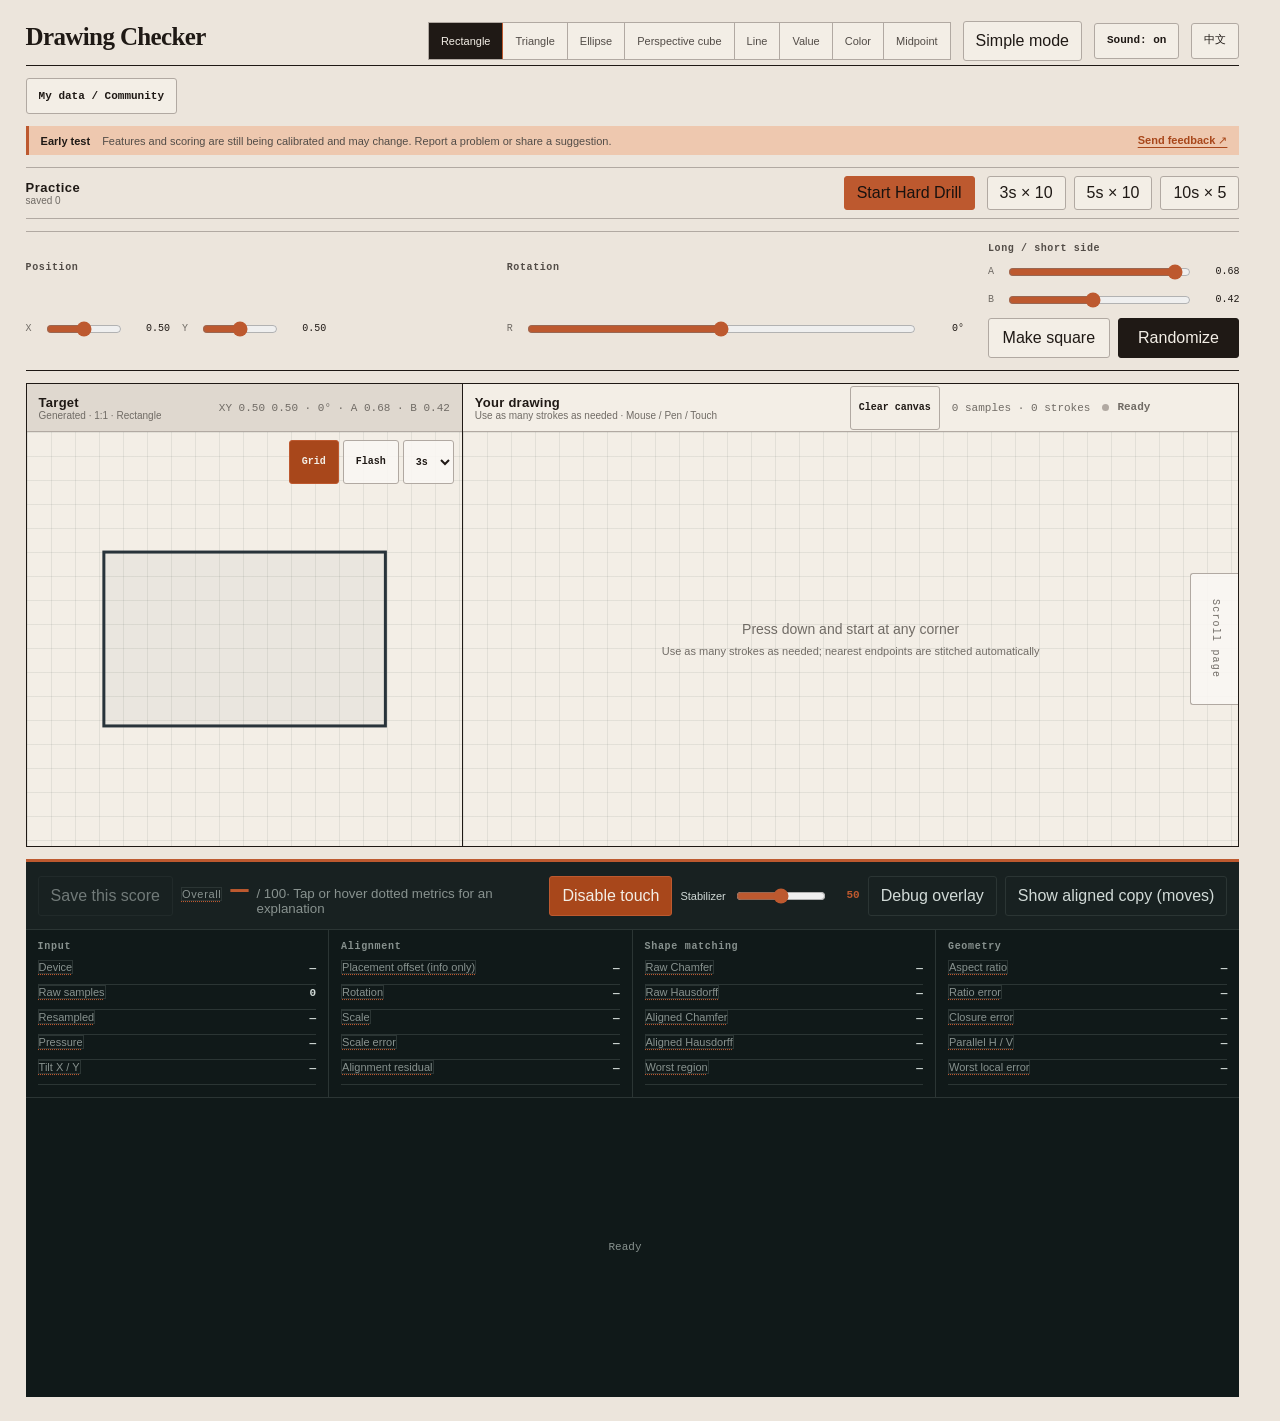
==== commit 659f3426: "Deploy Drawing Checker 5351d6b" ====
--- a/index.html
+++ b/index.html
@@ -5,8 +5,8 @@
     <meta name="viewport" content="width=device-width, initial-scale=1.0, viewport-fit=cover, interactive-widget=resizes-content" />
     <meta name="theme-color" content="#e9e8e2" />
     <title>Drawing Checker</title>
-    <script type="module" crossorigin src="/assets/index-Dlnvzi1H.js"></script>
-    <link rel="stylesheet" crossorigin href="/assets/index-2OOmmM06.css">
+    <script type="module" crossorigin src="/assets/index-BWV3dD5F.js"></script>
+    <link rel="stylesheet" crossorigin href="/assets/index-0_NC_jxq.css">
   </head>
   <body>
     <div id="app"></div>
--- a/assets/index-0_NC_jxq.css
+++ b/assets/index-0_NC_jxq.css
@@ -0,0 +1 @@
+:root{--color-paper:oklch(95% .012 78);--color-paper-2:oklch(92.5% .014 75);--color-paper-3:oklch(88.5% .014 72);--color-ink:oklch(22% .012 60);--color-ink-2:oklch(42% .012 60);--color-muted:oklch(53% .011 66);--color-rule:oklch(74% .014 70);--color-rule-2:oklch(84% .012 72);--color-accent:oklch(58% .14 42);--color-accent-hover:oklch(52% .14 42);--color-accent-ink:oklch(19% .012 55);--color-focus:oklch(61% .19 42);--color-tray:oklch(20.5% .014 190);--color-tray-2:oklch(24% .014 190);--color-tray-ink:oklch(88% .01 175);--color-tray-muted:oklch(65% .012 180);--color-tray-rule:oklch(32% .014 185);--color-good:oklch(75% .11 160);--color-warning:oklch(78% .13 75);--color-danger:oklch(68% .18 25);--color-overlay:oklch(20.5% .014 190/.88);--color-panel-wash:oklch(98% .006 78/.88);--color-grid:oklch(38% .014 190/.09);--color-accent-wash:oklch(86% .055 55);--font-display:"Iowan Old Style", "Palatino Linotype", "Book Antiqua", "Songti SC", serif;--font-body:"Aptos", "Segoe UI Variable", "PingFang TC", "Microsoft JhengHei", sans-serif;--font-mono:"Cascadia Mono", "SFMono-Regular", "Roboto Mono", monospace;--space-3xs:.125rem;--space-2xs:.25rem;--space-xs:.5rem;--space-sm:.75rem;--space-md:1rem;--space-lg:1.5rem;--space-xl:2.5rem;--text-xs:.64rem;--text-sm:.8rem;--text-base:1rem;--text-md:1.25rem;--text-lg:1.5625rem;--text-xl:1.953rem;--rule-hairline:1px;--radius-control:3px;--radius-panel:4px;--ease-out:cubic-bezier(.16, 1, .3, 1);--ease-in:cubic-bezier(.7, 0, .84, 0);--ease-in-out:cubic-bezier(.65, 0, .35, 1);--dur-short:.16s;--dur-press:90ms;font-family:var(--font-body);color:var(--color-ink);background:var(--color-paper-2);font-synthesis:none;text-rendering:optimizelegibility;-webkit-font-smoothing:antialiased}*{box-sizing:border-box}html,body{overflow-x:clip}html,body,#app{min-width:320px;min-height:100%;margin:0}body{min-height:100dvh}button{font:inherit}button,input{touch-action:manipulation}button:focus-visible,input:focus-visible,canvas:focus-visible{outline:2px solid var(--color-focus);outline-offset:2px}button:active{transform:translateY(1px)}button:disabled{cursor:not-allowed;opacity:.48}@media (prefers-reduced-motion:no-preference){button{transition:color var(--dur-short) var(--ease-out), background-color var(--dur-short) var(--ease-out), border-color var(--dur-short) var(--ease-out), transform var(--dur-press) var(--ease-in)}}@media (prefers-reduced-motion:reduce){*,:before,:after{scroll-behavior:auto!important;transition-duration:.01ms!important;animation-duration:.01ms!important;animation-iteration-count:1!important}button:active{transform:none}}
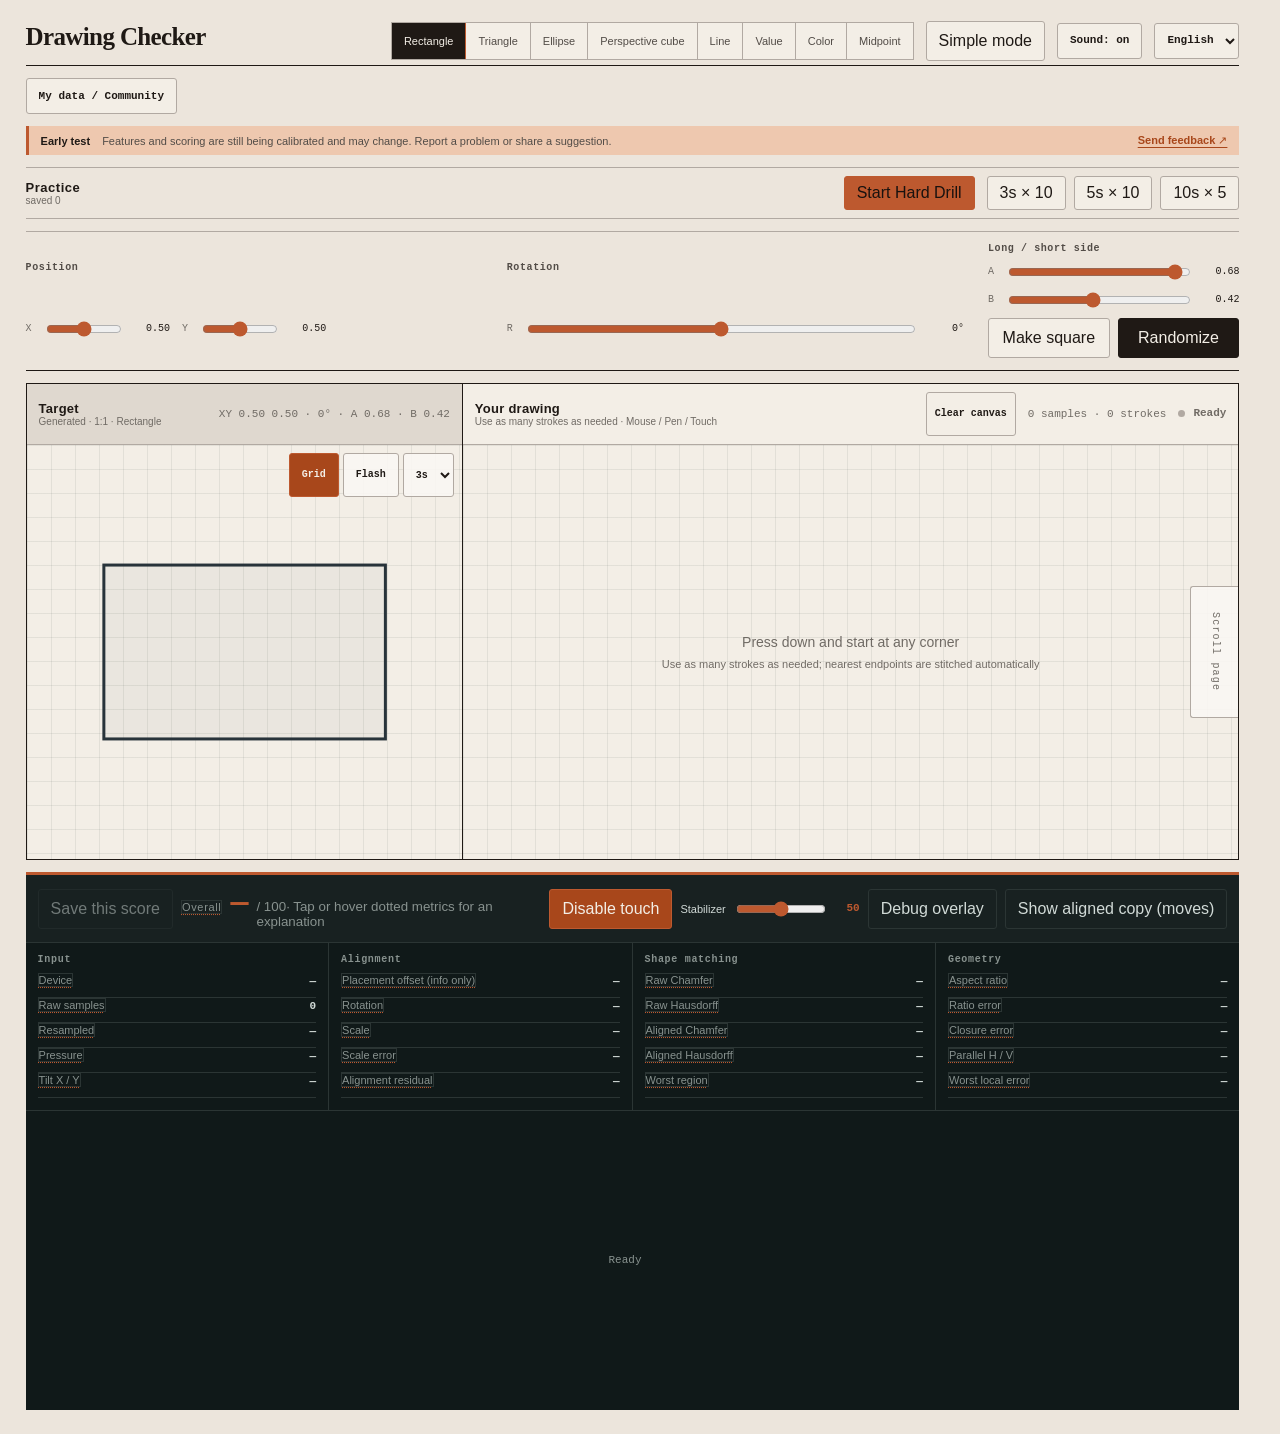
==== commit 7acd8c47: "Deploy Drawing Checker ea5bbe3" ====
--- a/index.html
+++ b/index.html
@@ -5,8 +5,8 @@
     <meta name="viewport" content="width=device-width, initial-scale=1.0, viewport-fit=cover, interactive-widget=resizes-content" />
     <meta name="theme-color" content="#e9e8e2" />
     <title>Drawing Checker</title>
-    <script type="module" crossorigin src="/assets/index-BWV3dD5F.js"></script>
-    <link rel="stylesheet" crossorigin href="/assets/index-0_NC_jxq.css">
+    <script type="module" crossorigin src="/assets/index-D0t0rdWx.js"></script>
+    <link rel="stylesheet" crossorigin href="/assets/index-DV8rftT7.css">
   </head>
   <body>
     <div id="app"></div>
--- a/assets/index-DV8rftT7.css
+++ b/assets/index-DV8rftT7.css
@@ -0,0 +1 @@
+:root{--color-paper:oklch(95% .012 78);--color-paper-2:oklch(92.5% .014 75);--color-paper-3:oklch(88.5% .014 72);--color-ink:oklch(22% .012 60);--color-ink-2:oklch(42% .012 60);--color-muted:oklch(53% .011 66);--color-rule:oklch(74% .014 70);--color-rule-2:oklch(84% .012 72);--color-accent:oklch(58% .14 42);--color-accent-hover:oklch(52% .14 42);--color-accent-ink:oklch(19% .012 55);--color-focus:oklch(61% .19 42);--color-tray:oklch(20.5% .014 190);--color-tray-2:oklch(24% .014 190);--color-tray-ink:oklch(88% .01 175);--color-tray-muted:oklch(65% .012 180);--color-tray-rule:oklch(32% .014 185);--color-good:oklch(75% .11 160);--color-warning:oklch(78% .13 75);--color-danger:oklch(68% .18 25);--color-overlay:oklch(20.5% .014 190/.88);--color-panel-wash:oklch(98% .006 78/.88);--color-grid:oklch(38% .014 190/.09);--color-accent-wash:oklch(86% .055 55);--font-display:"Iowan Old Style", "Palatino Linotype", "Book Antiqua", "Songti SC", serif;--font-body:"Aptos", "Segoe UI Variable", "PingFang TC", "Microsoft JhengHei", sans-serif;--font-mono:"Cascadia Mono", "SFMono-Regular", "Roboto Mono", monospace;--space-3xs:.125rem;--space-2xs:.25rem;--space-xs:.5rem;--space-sm:.75rem;--space-md:1rem;--space-lg:1.5rem;--space-xl:2.5rem;--text-xs:.64rem;--text-sm:.8rem;--text-base:1rem;--text-md:1.25rem;--text-lg:1.5625rem;--text-xl:1.953rem;--rule-hairline:1px;--radius-control:3px;--radius-panel:4px;--ease-out:cubic-bezier(.16, 1, .3, 1);--ease-in:cubic-bezier(.7, 0, .84, 0);--ease-in-out:cubic-bezier(.65, 0, .35, 1);--dur-short:.16s;--dur-press:90ms;font-family:var(--font-body);color:var(--color-ink);background:var(--color-paper-2);font-synthesis:none;text-rendering:optimizelegibility;-webkit-font-smoothing:antialiased}*{box-sizing:border-box}html,body{overflow-x:clip}html,body,#app{min-width:320px;min-height:100%;margin:0}body{min-height:100dvh}button{font:inherit}button,input{touch-action:manipulation}button:focus-visible,input:focus-visible,canvas:focus-visible{outline:2px solid var(--color-focus);outline-offset:2px}button:active{transform:translateY(1px)}button:disabled{cursor:not-allowed;opacity:.48}@media (prefers-reduced-motion:no-preference){button{transition:color var(--dur-short) var(--ease-out), background-color var(--dur-short) var(--ease-out), border-color var(--dur-short) var(--ease-out), transform var(--dur-press) var(--ease-in)}}@media (prefers-reduced-motion:reduce){*,:before,:after{scroll-behavior:auto!important;transition-duration:.01ms!important;animation-duration:.01ms!important;animation-iteration-count:1!important}button:active{transform:none}}html:lang(ja){--font-body:"Hiragino Kaku Gothic ProN", "Yu Gothic", "Meiryo", sans-serif;--font-display:"Hiragino Mincho ProN", "Yu Mincho", serif}html:lang(ko){--font-body:"Apple SD Gothic Neo", "Malgun Gothic", sans-serif;--font-display:"Apple SD Gothic Neo", "Malgun Gothic", sans-serif}html:lang(zh-TW){--font-display:"Songti TC", "PMingLiU", serif}
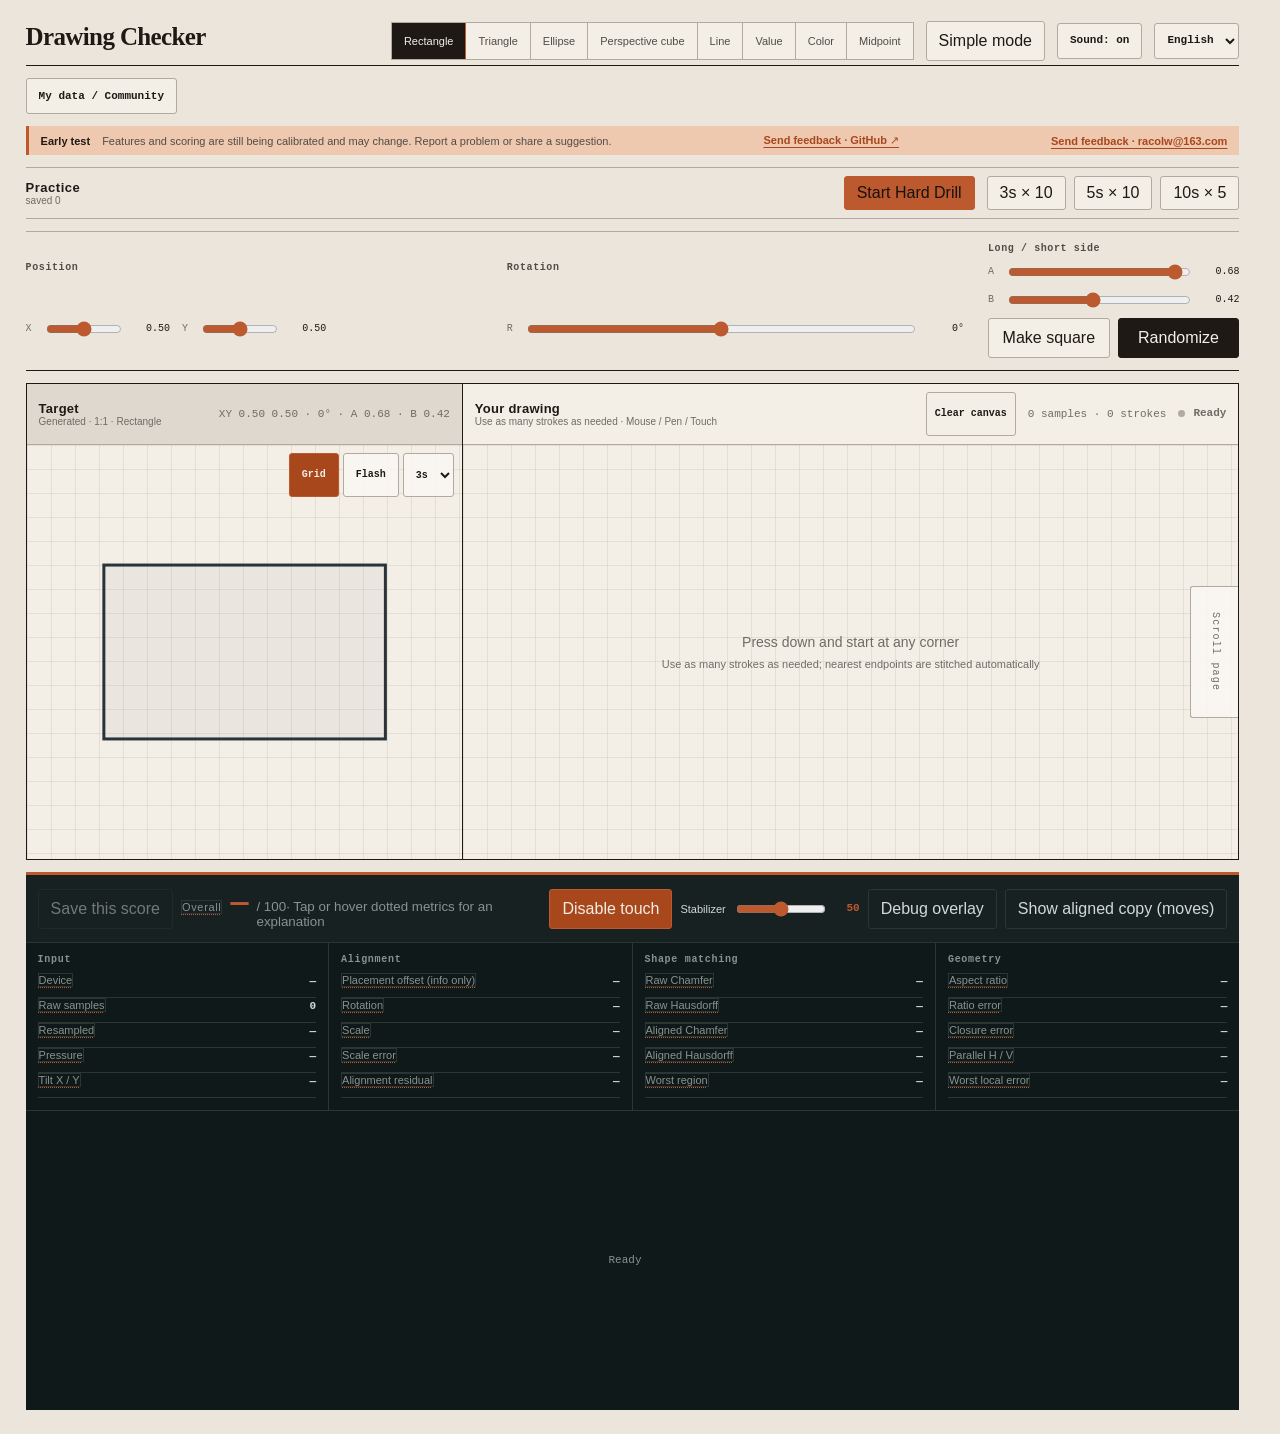
==== commit 873264a6: "Deploy Drawing Checker aff5f54" ====
--- a/index.html
+++ b/index.html
@@ -5,7 +5,7 @@
     <meta name="viewport" content="width=device-width, initial-scale=1.0, viewport-fit=cover, interactive-widget=resizes-content" />
     <meta name="theme-color" content="#e9e8e2" />
     <title>Drawing Checker</title>
-    <script type="module" crossorigin src="/assets/index-D0t0rdWx.js"></script>
+    <script type="module" crossorigin src="/assets/index-CYLM4G0p.js"></script>
     <link rel="stylesheet" crossorigin href="/assets/index-DV8rftT7.css">
   </head>
   <body>
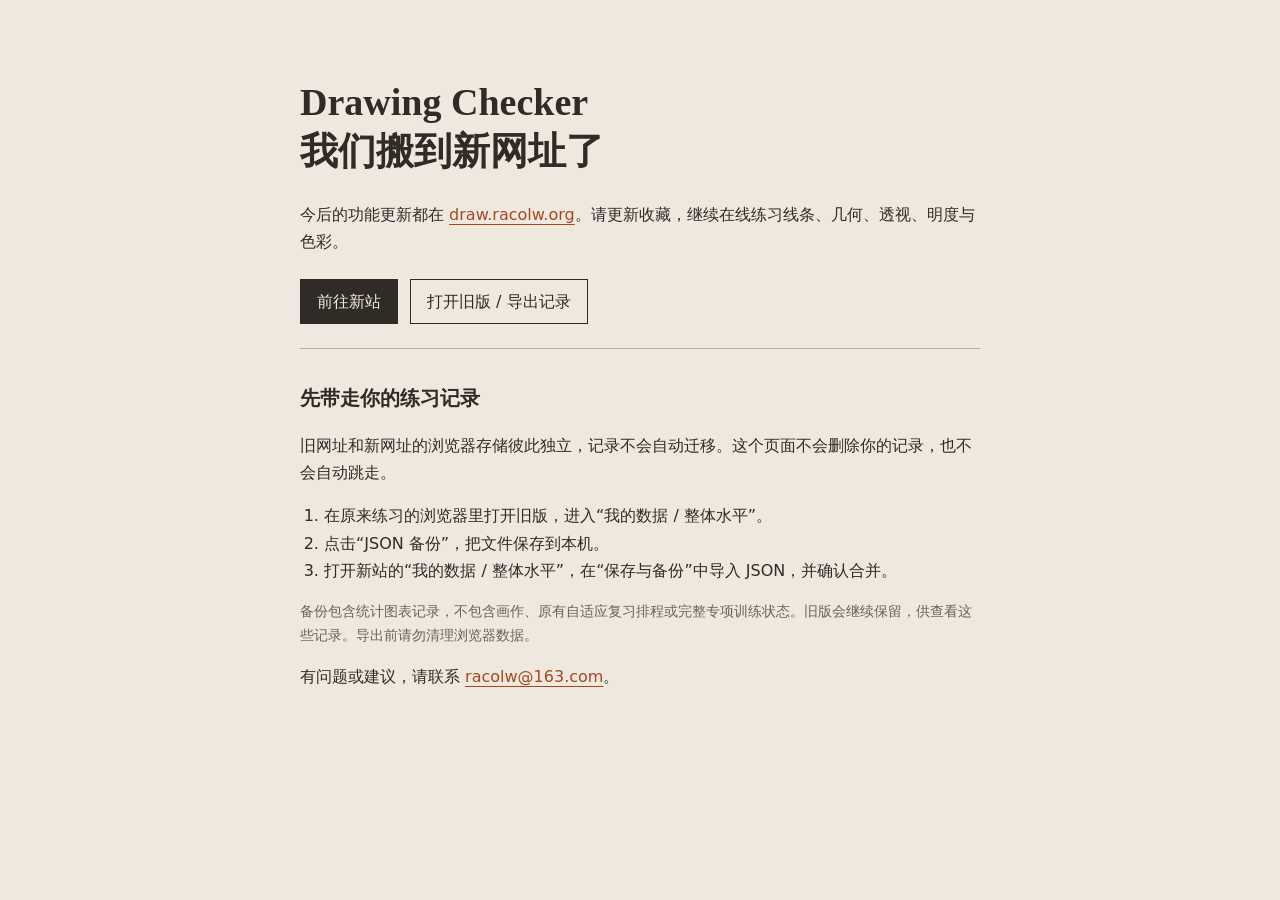
==== commit 06204514: "Deploy Drawing Checker 409aade" ====
--- a/index.html
+++ b/index.html
@@ -1,14 +1,53 @@
 <!doctype html>
-<html lang="zh-Hant">
-  <head>
-    <meta charset="UTF-8" />
-    <meta name="viewport" content="width=device-width, initial-scale=1.0, viewport-fit=cover, interactive-widget=resizes-content" />
-    <meta name="theme-color" content="#e9e8e2" />
-    <title>Drawing Checker</title>
-    <script type="module" crossorigin src="/assets/index-CYLM4G0p.js"></script>
-    <link rel="stylesheet" crossorigin href="/assets/index-DV8rftT7.css">
-  </head>
-  <body>
-    <div id="app"></div>
-  </body>
+<html lang="zh-CN">
+<head>
+  <meta charset="UTF-8">
+  <meta name="viewport" content="width=device-width, initial-scale=1">
+  <title>Drawing Checker 已迁移至 draw.racolw.org</title>
+  <meta name="description" content="Drawing Checker 已迁移到 draw.racolw.org。前往新站练习，或打开旧版导出此浏览器保存的统计记录。">
+  <link rel="canonical" href="https://draw.racolw.org/">
+  <style>
+    :root { --paper: #eee8de; --ink: #302b26; --muted: #6c6258; --rule: #b9afa2; --accent: #a54922; --font: system-ui, -apple-system, "PingFang SC", sans-serif; }
+    * { box-sizing: border-box; } html, body { overflow-x: clip; }
+    body { margin: 0; padding: 24px; color: var(--ink); background: var(--paper); font: 16px/1.7 var(--font); }
+    main { max-width: 680px; margin: 6vh auto; }
+    h1 { margin: 0 0 24px; font: 600 clamp(24px, 5vw, 38px)/1.3 Georgia, serif; overflow-wrap: anywhere; }
+    h2 { margin-top: 32px; font-size: 20px; } p { margin: 16px 0; }
+    a { color: var(--accent); text-underline-offset: 4px; overflow-wrap: anywhere; }
+    a:focus-visible { outline: 2px solid var(--accent); outline-offset: 4px; }
+    .actions { display: flex; flex-wrap: wrap; gap: 12px; margin: 24px 0; }
+    .actions a { min-height: 44px; padding: 8px 16px; border: 1px solid var(--ink); color: var(--ink); text-decoration: none; white-space: nowrap; }
+    .actions a:first-child { color: var(--paper); background: var(--ink); }
+    .note { color: var(--muted); font-size: 14px; }
+    section { border-top: 1px solid var(--rule); } ol { padding-left: 24px; }
+    @media (max-width: 414px) { body { padding: 16px; } main { margin-top: 24px; } }
+  </style>
+</head>
+<body>
+<main>
+  <h1>Drawing Checker<br>我们搬到新网址了</h1>
+  <p>今后的功能更新都在 <a data-new-site href="https://draw.racolw.org/">draw.racolw.org</a>。请更新收藏，继续在线练习线条、几何、透视、明度与色彩。</p>
+  <div class="actions">
+    <a data-new-site href="https://draw.racolw.org/">前往新站</a>
+    <a href="/legacy.html">打开旧版 / 导出记录</a>
+  </div>
+  <section>
+    <h2>先带走你的练习记录</h2>
+    <p>旧网址和新网址的浏览器存储彼此独立，记录不会自动迁移。这个页面不会删除你的记录，也不会自动跳走。</p>
+    <ol>
+      <li>在原来练习的浏览器里打开旧版，进入“我的数据 / 整体水平”。</li>
+      <li>点击“JSON 备份”，把文件保存到本机。</li>
+      <li>打开新站的“我的数据 / 整体水平”，在“保存与备份”中导入 JSON，并确认合并。</li>
+    </ol>
+    <p class="note">备份包含统计图表记录，不包含画作、原有自适应复习排程或完整专项训练状态。旧版会继续保留，供查看这些记录。导出前请勿清理浏览器数据。</p>
+  </section>
+  <p>有问题或建议，请联系 <a href="mailto:racolw@163.com?subject=Drawing%20Checker%20Feedback">racolw@163.com</a>。</p>
+</main>
+<script>
+  const destination = new URL("https://draw.racolw.org/");
+  destination.search = location.search;
+  destination.hash = location.hash;
+  document.querySelectorAll("[data-new-site]").forEach(link => { link.href = destination.href; });
+</script>
+</body>
 </html>
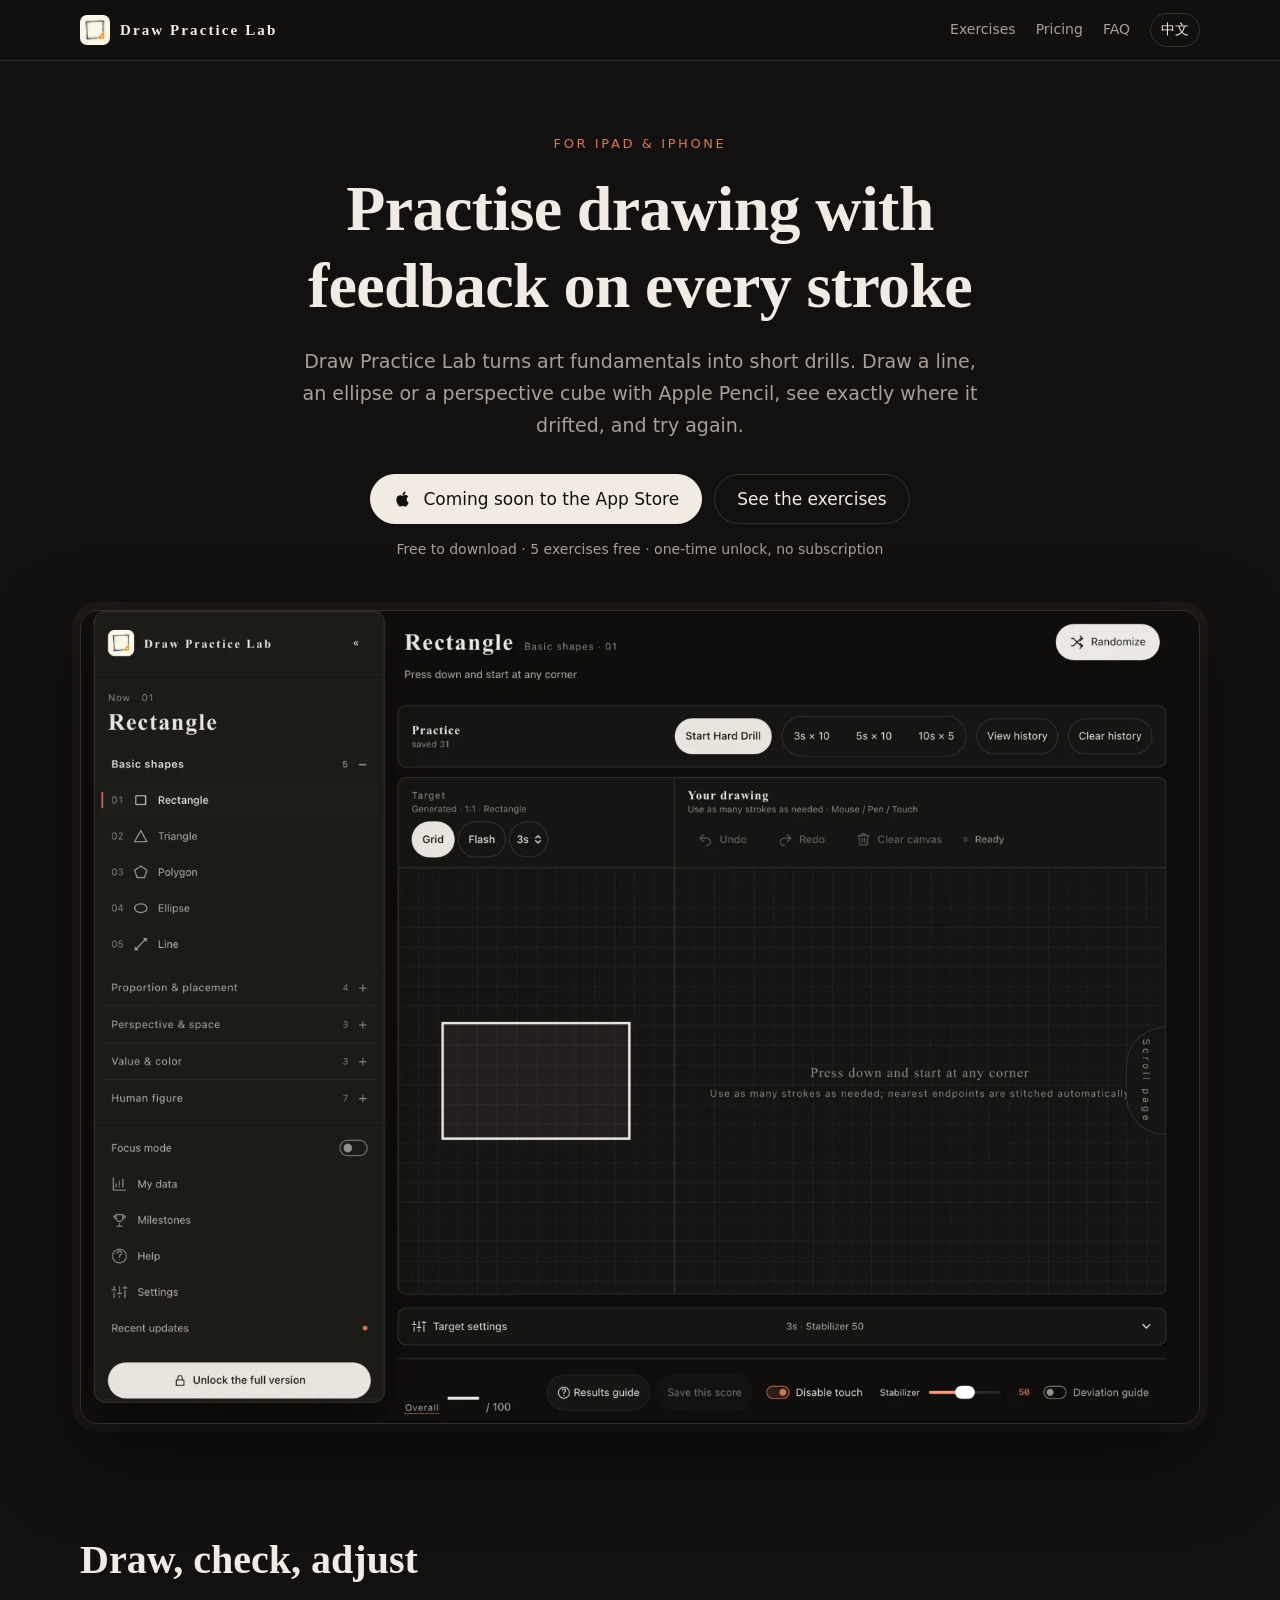
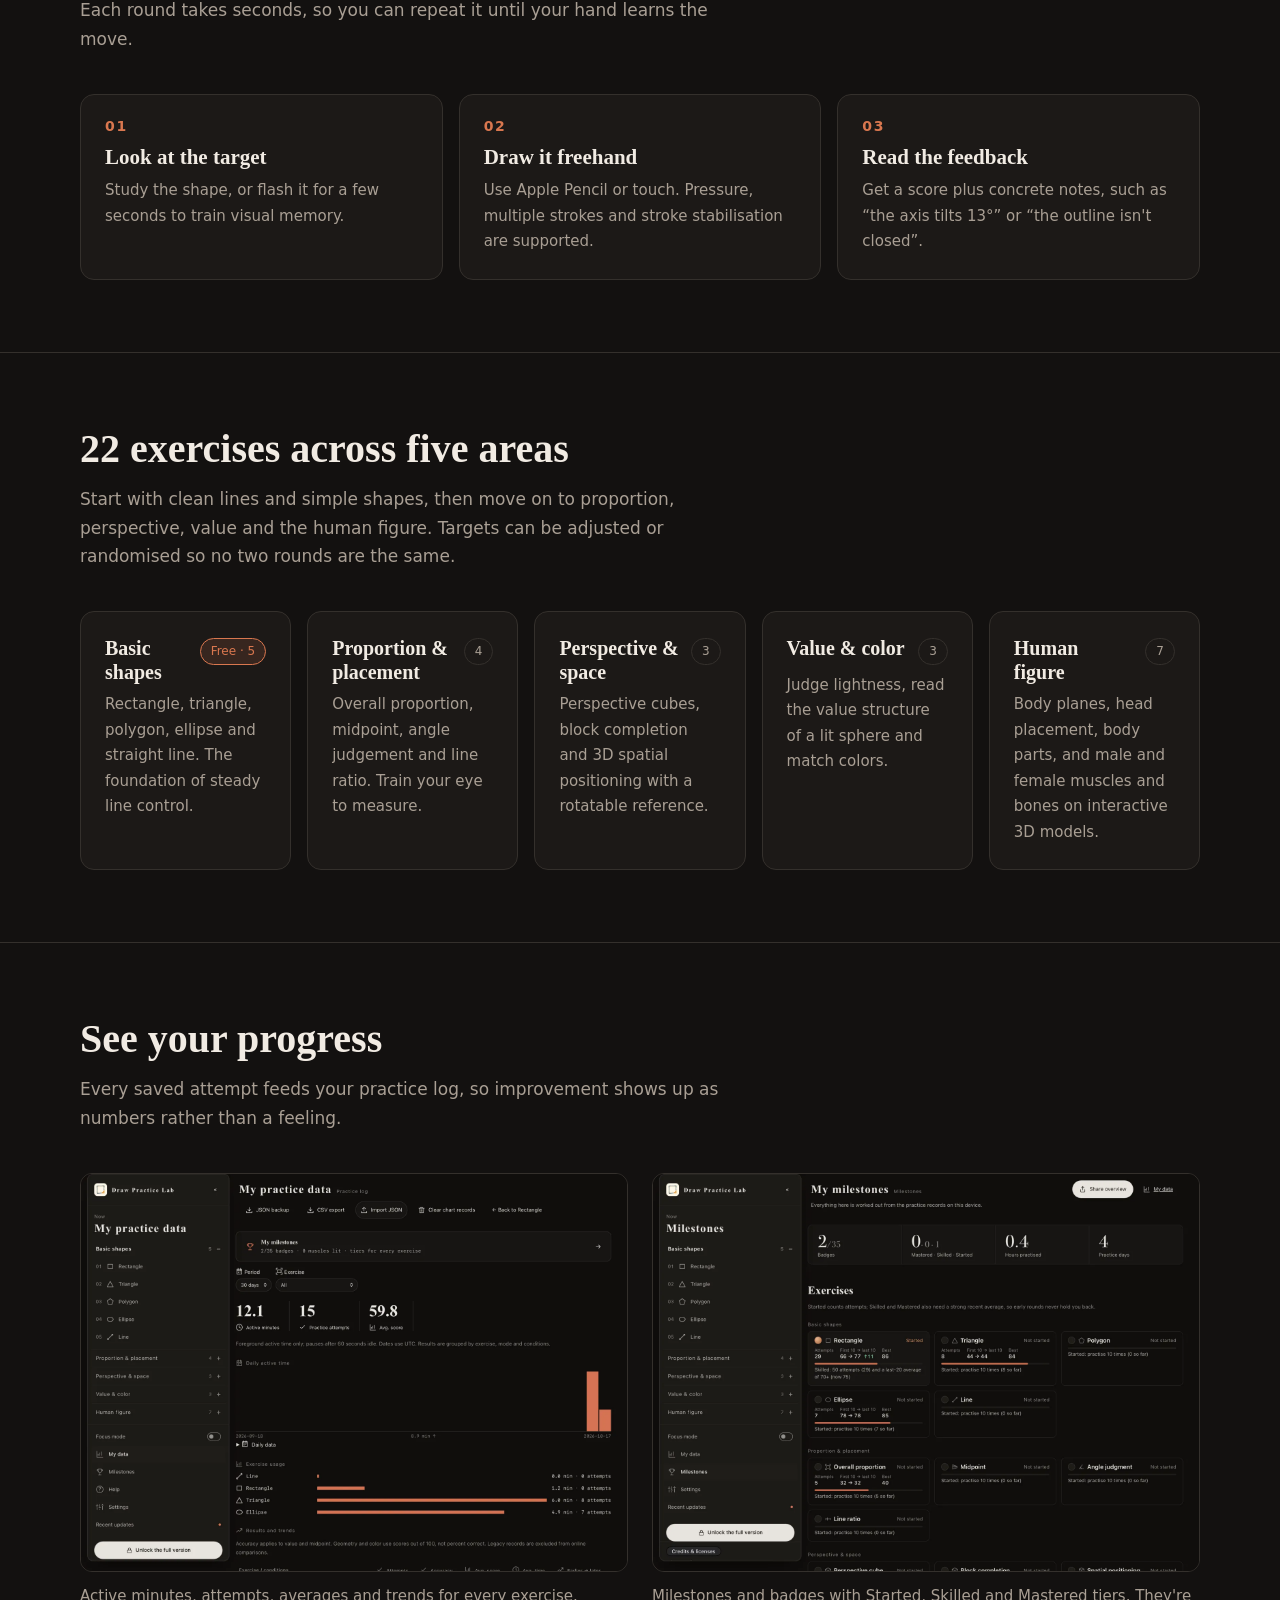
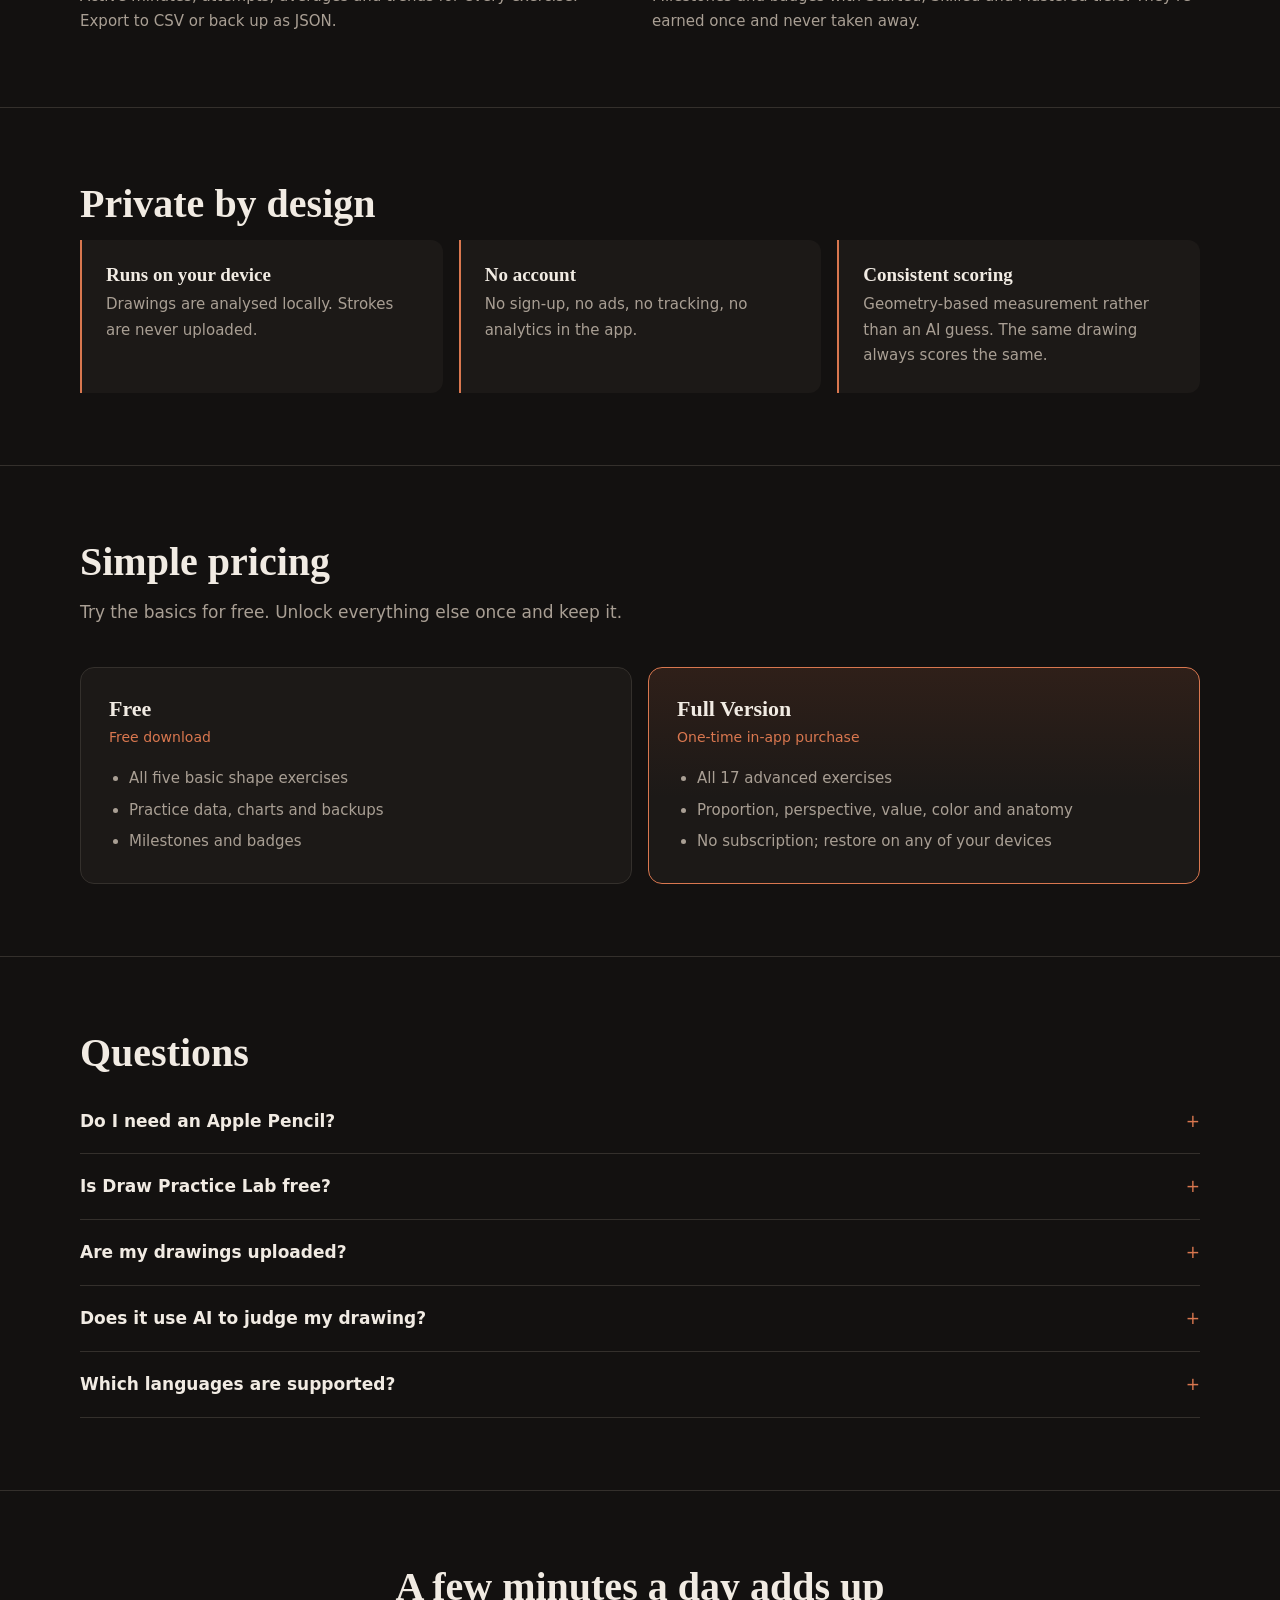
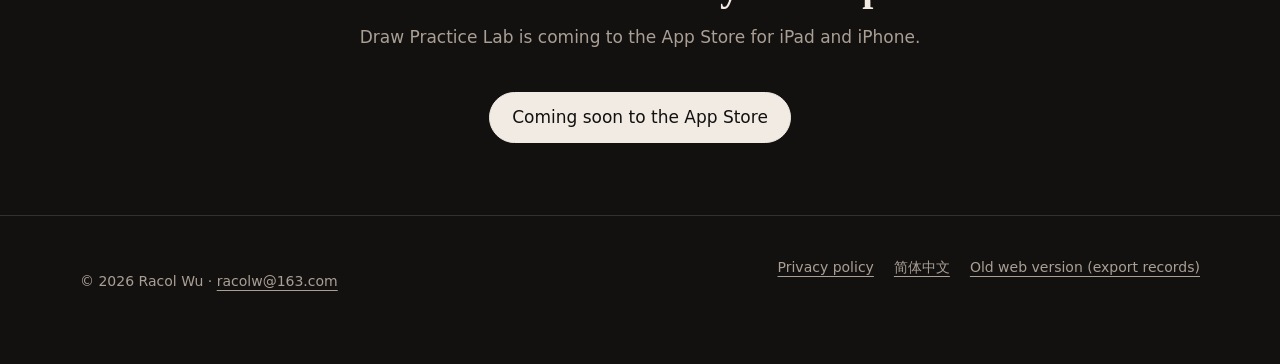
==== commit 53864132: "Replace migration notice with Draw Practice Lab landing page English and Simplified Chinese pages wi" ====
--- a/index.html
+++ b/index.html
@@ -1,53 +1,212 @@
 <!doctype html>
-<html lang="zh-CN">
+<html lang="en">
 <head>
-  <meta charset="UTF-8">
+  <meta charset="utf-8">
   <meta name="viewport" content="width=device-width, initial-scale=1">
-  <title>Drawing Checker 已迁移至 draw.racolw.org</title>
-  <meta name="description" content="Drawing Checker 已迁移到 draw.racolw.org。前往新站练习，或打开旧版导出此浏览器保存的统计记录。">
-  <link rel="canonical" href="https://draw.racolw.org/">
-  <style>
-    :root { --paper: #eee8de; --ink: #302b26; --muted: #6c6258; --rule: #b9afa2; --accent: #a54922; --font: system-ui, -apple-system, "PingFang SC", sans-serif; }
-    * { box-sizing: border-box; } html, body { overflow-x: clip; }
-    body { margin: 0; padding: 24px; color: var(--ink); background: var(--paper); font: 16px/1.7 var(--font); }
-    main { max-width: 680px; margin: 6vh auto; }
-    h1 { margin: 0 0 24px; font: 600 clamp(24px, 5vw, 38px)/1.3 Georgia, serif; overflow-wrap: anywhere; }
-    h2 { margin-top: 32px; font-size: 20px; } p { margin: 16px 0; }
-    a { color: var(--accent); text-underline-offset: 4px; overflow-wrap: anywhere; }
-    a:focus-visible { outline: 2px solid var(--accent); outline-offset: 4px; }
-    .actions { display: flex; flex-wrap: wrap; gap: 12px; margin: 24px 0; }
-    .actions a { min-height: 44px; padding: 8px 16px; border: 1px solid var(--ink); color: var(--ink); text-decoration: none; white-space: nowrap; }
-    .actions a:first-child { color: var(--paper); background: var(--ink); }
-    .note { color: var(--muted); font-size: 14px; }
-    section { border-top: 1px solid var(--rule); } ol { padding-left: 24px; }
-    @media (max-width: 414px) { body { padding: 16px; } main { margin-top: 24px; } }
-  </style>
+  <title>Draw Practice Lab – Drawing Practice App for iPad &amp; iPhone</title>
+  <meta name="description" content="Draw Practice Lab is a drawing practice app for iPad and iPhone. Draw lines, shapes, perspective cubes, value and anatomy with Apple Pencil and get instant, specific feedback on every attempt.">
+  <meta name="keywords" content="drawing practice app, drawing exercises, iPad drawing practice, Apple Pencil practice, line control, perspective drawing, ellipse practice, value study, anatomy for artists, art fundamentals">
+  <meta name="author" content="Racol Wu">
+  <meta name="theme-color" content="#131110">
+  <meta name="robots" content="index, follow, max-image-preview:large">
+  <link rel="canonical" href="https://rac0lw.github.io/">
+  <link rel="alternate" hreflang="en" href="https://rac0lw.github.io/">
+  <link rel="alternate" hreflang="zh-Hans" href="https://rac0lw.github.io/zh/">
+  <link rel="alternate" hreflang="x-default" href="https://rac0lw.github.io/">
+  <link rel="icon" type="image/png" href="/favicon.png">
+  <link rel="apple-touch-icon" href="/apple-touch-icon.png">
+  <meta property="og:type" content="website">
+  <meta property="og:site_name" content="Draw Practice Lab">
+  <meta property="og:title" content="Draw Practice Lab – Drawing practice with instant feedback">
+  <meta property="og:description" content="Short drawing drills for iPad and iPhone. Draw with Apple Pencil, see exactly what to adjust, and try again.">
+  <meta property="og:url" content="https://rac0lw.github.io/">
+  <meta property="og:image" content="https://rac0lw.github.io/media/og-en.png">
+  <meta property="og:image:width" content="1200">
+  <meta property="og:image:height" content="630">
+  <meta property="og:image:alt" content="Draw Practice Lab rectangle exercise on iPad">
+  <meta property="og:locale" content="en_US">
+  <meta property="og:locale:alternate" content="zh_CN">
+  <meta name="twitter:card" content="summary_large_image">
+  <meta name="twitter:title" content="Draw Practice Lab – Drawing practice with instant feedback">
+  <meta name="twitter:description" content="Short drawing drills for iPad and iPhone. Draw with Apple Pencil, see exactly what to adjust, and try again.">
+  <meta name="twitter:image" content="https://rac0lw.github.io/media/og-en.png">
+  <link rel="stylesheet" href="/media/site.css">
+  <script type="application/ld+json">
+  {
+    "@context": "https://schema.org",
+    "@graph": [
+      {
+        "@type": "MobileApplication",
+        "@id": "https://rac0lw.github.io/#app",
+        "name": "Draw Practice Lab",
+        "alternateName": "绘画练习室",
+        "url": "https://rac0lw.github.io/",
+        "description": "A drawing practice app for iPad and iPhone with short exercises and specific feedback on lines, shapes, proportion, perspective, value, color and anatomy.",
+        "applicationCategory": "EducationalApplication",
+        "operatingSystem": "iOS, iPadOS",
+        "inLanguage": ["en", "zh-Hans", "zh-Hant", "ja", "ko"],
+        "image": "https://rac0lw.github.io/media/icon-512.png",
+        "screenshot": [
+          "https://rac0lw.github.io/media/01-rectangle-practice.webp",
+          "https://rac0lw.github.io/media/02-practice-progress.webp",
+          "https://rac0lw.github.io/media/03-milestones.webp"
+        ],
+        "offers": { "@type": "Offer", "price": "0", "priceCurrency": "USD", "description": "Free download with an optional one-time Full Version purchase" },
+        "author": { "@type": "Person", "name": "Racol Wu", "email": "racolw@163.com" }
+      },
+      {
+        "@type": "FAQPage",
+        "mainEntity": [
+          { "@type": "Question", "name": "Do I need an Apple Pencil?", "acceptedAnswer": { "@type": "Answer", "text": "No. Apple Pencil gives the most natural feel, but every exercise also works with your finger." } },
+          { "@type": "Question", "name": "Is Draw Practice Lab free?", "acceptedAnswer": { "@type": "Answer", "text": "The app is free to download and the five basic shape exercises are free. A single one-time Full Version purchase unlocks every advanced exercise. There is no subscription." } },
+          { "@type": "Question", "name": "Are my drawings uploaded?", "acceptedAnswer": { "@type": "Answer", "text": "No. Drawing analysis runs on your device and practice records stay on your device. The app has no account, ads or tracking." } },
+          { "@type": "Question", "name": "Does it use AI to judge my drawing?", "acceptedAnswer": { "@type": "Answer", "text": "No. Each attempt is measured geometrically against the target, so the same drawing always gets the same result and the feedback names what to change." } }
+        ]
+      }
+    ]
+  }
+  </script>
 </head>
 <body>
+<header class="top">
+  <div class="wrap">
+    <a class="brand" href="/"><img src="/media/icon-512.png" alt="" width="30" height="30"><span>Draw Practice Lab</span></a>
+    <nav aria-label="Main">
+      <a class="hide-sm" href="#exercises">Exercises</a>
+      <a class="hide-sm" href="#pricing">Pricing</a>
+      <a class="hide-sm" href="#faq">FAQ</a>
+      <a class="lang" href="/zh/" hreflang="zh-Hans" lang="zh-Hans">中文</a>
+    </nav>
+  </div>
+</header>
+
 <main>
-  <h1>Drawing Checker<br>我们搬到新网址了</h1>
-  <p>今后的功能更新都在 <a data-new-site href="https://draw.racolw.org/">draw.racolw.org</a>。请更新收藏，继续在线练习线条、几何、透视、明度与色彩。</p>
-  <div class="actions">
-    <a data-new-site href="https://draw.racolw.org/">前往新站</a>
-    <a href="/legacy.html">打开旧版 / 导出记录</a>
+  <div class="hero wrap">
+    <p class="eyebrow">For iPad &amp; iPhone</p>
+    <h1>Practise drawing with feedback on every stroke</h1>
+    <p class="lede">Draw Practice Lab turns art fundamentals into short drills. Draw a line, an ellipse or a perspective cube with Apple Pencil, see exactly where it drifted, and try again.</p>
+    <div class="cta" id="download">
+      <!-- App Store link: replace href and remove aria-disabled once the app is live. -->
+      <a class="btn primary" href="#download" aria-disabled="true">
+        <svg viewBox="0 0 24 24" fill="currentColor" aria-hidden="true"><path d="M16.37 12.6c-.02-2.3 1.88-3.4 1.96-3.46-1.07-1.56-2.73-1.78-3.32-1.8-1.41-.14-2.76.83-3.47.83-.72 0-1.82-.81-3-.79-1.54.02-2.96.9-3.75 2.27-1.6 2.78-.41 6.88 1.15 9.13.76 1.1 1.67 2.34 2.86 2.3 1.15-.05 1.58-.74 2.97-.74 1.38 0 1.77.74 2.98.72 1.23-.02 2.01-1.12 2.76-2.23.87-1.28 1.23-2.52 1.25-2.58-.03-.01-2.4-.92-2.42-3.65zM14.1 5.86c.63-.77 1.06-1.83.94-2.89-.91.04-2.01.61-2.66 1.37-.58.67-1.09 1.75-.96 2.79 1.02.08 2.05-.51 2.68-1.27z"/></svg>
+        Coming soon to the App Store
+      </a>
+      <a class="btn" href="#exercises">See the exercises</a>
+    </div>
+    <p class="note">Free to download · 5 exercises free · one-time unlock, no subscription</p>
+    <img class="shot" src="/media/01-rectangle-practice.webp" width="1600" height="1162" alt="Rectangle exercise in Draw Practice Lab on iPad: target shape on the left, drawing canvas on the right">
   </div>
+
   <section>
-    <h2>先带走你的练习记录</h2>
-    <p>旧网址和新网址的浏览器存储彼此独立，记录不会自动迁移。这个页面不会删除你的记录，也不会自动跳走。</p>
-    <ol>
-      <li>在原来练习的浏览器里打开旧版，进入“我的数据 / 整体水平”。</li>
-      <li>点击“JSON 备份”，把文件保存到本机。</li>
-      <li>打开新站的“我的数据 / 整体水平”，在“保存与备份”中导入 JSON，并确认合并。</li>
-    </ol>
-    <p class="note">备份包含统计图表记录，不包含画作、原有自适应复习排程或完整专项训练状态。旧版会继续保留，供查看这些记录。导出前请勿清理浏览器数据。</p>
-  </section>
-  <p>有问题或建议，请联系 <a href="mailto:racolw@163.com?subject=Drawing%20Checker%20Feedback">racolw@163.com</a>。</p>
+    <div class="wrap">
+      <h2>Draw, check, adjust</h2>
+      <p class="section-lede">Each round takes seconds, so you can repeat it until your hand learns the move.</p>
+      <ol class="steps">
+        <li><h3>Look at the target</h3><p>Study the shape, or flash it for a few seconds to train visual memory.</p></li>
+        <li><h3>Draw it freehand</h3><p>Use Apple Pencil or touch. Pressure, multiple strokes and stroke stabilisation are supported.</p></li>
+        <li><h3>Read the feedback</h3><p>Get a score plus concrete notes, such as “the axis tilts 13°” or “the outline isn't closed”.</p></li>
+      </ol>
+    </div>
+  </section>
+
+  <section id="exercises">
+    <div class="wrap">
+      <h2>22 exercises across five areas</h2>
+      <p class="section-lede">Start with clean lines and simple shapes, then move on to proportion, perspective, value and the human figure. Targets can be adjusted or randomised so no two rounds are the same.</p>
+      <div class="groups">
+        <article class="group"><header><h3>Basic shapes</h3><span class="tag free">Free · 5</span></header><p>Rectangle, triangle, polygon, ellipse and straight line. The foundation of steady line control.</p></article>
+        <article class="group"><header><h3>Proportion &amp; placement</h3><span class="tag">4</span></header><p>Overall proportion, midpoint, angle judgement and line ratio. Train your eye to measure.</p></article>
+        <article class="group"><header><h3>Perspective &amp; space</h3><span class="tag">3</span></header><p>Perspective cubes, block completion and 3D spatial positioning with a rotatable reference.</p></article>
+        <article class="group"><header><h3>Value &amp; color</h3><span class="tag">3</span></header><p>Judge lightness, read the value structure of a lit sphere and match colors.</p></article>
+        <article class="group"><header><h3>Human figure</h3><span class="tag">7</span></header><p>Body planes, head placement, body parts, and male and female muscles and bones on interactive 3D models.</p></article>
+      </div>
+    </div>
+  </section>
+
+  <section>
+    <div class="wrap">
+      <h2>See your progress</h2>
+      <p class="section-lede">Every saved attempt feeds your practice log, so improvement shows up as numbers rather than a feeling.</p>
+      <div class="split">
+        <figure>
+          <img src="/media/02-practice-progress.webp" width="1600" height="1162" loading="lazy" alt="Practice data page showing active minutes, attempts, average score and daily practice time">
+          <figcaption>Active minutes, attempts, averages and trends for every exercise. Export to CSV or back up as JSON.</figcaption>
+        </figure>
+        <figure>
+          <img src="/media/03-milestones.webp" width="1600" height="1162" loading="lazy" alt="Milestones page showing badges and Started, Skilled and Mastered tiers for each exercise">
+          <figcaption>Milestones and badges with Started, Skilled and Mastered tiers. They're earned once and never taken away.</figcaption>
+        </figure>
+      </div>
+    </div>
+  </section>
+
+  <section>
+    <div class="wrap">
+      <h2>Private by design</h2>
+      <div class="facts">
+        <div class="fact"><h3>Runs on your device</h3><p>Drawings are analysed locally. Strokes are never uploaded.</p></div>
+        <div class="fact"><h3>No account</h3><p>No sign-up, no ads, no tracking, no analytics in the app.</p></div>
+        <div class="fact"><h3>Consistent scoring</h3><p>Geometry-based measurement rather than an AI guess. The same drawing always scores the same.</p></div>
+      </div>
+    </div>
+  </section>
+
+  <section id="pricing">
+    <div class="wrap">
+      <h2>Simple pricing</h2>
+      <p class="section-lede">Try the basics for free. Unlock everything else once and keep it.</p>
+      <div class="price">
+        <div class="plan">
+          <h3>Free</h3>
+          <p class="sub">Free download</p>
+          <ul>
+            <li>All five basic shape exercises</li>
+            <li>Practice data, charts and backups</li>
+            <li>Milestones and badges</li>
+          </ul>
+        </div>
+        <div class="plan pro">
+          <h3>Full Version</h3>
+          <p class="sub">One-time in-app purchase</p>
+          <ul>
+            <li>All 17 advanced exercises</li>
+            <li>Proportion, perspective, value, color and anatomy</li>
+            <li>No subscription; restore on any of your devices</li>
+          </ul>
+        </div>
+      </div>
+    </div>
+  </section>
+
+  <section id="faq" class="faq">
+    <div class="wrap">
+      <h2>Questions</h2>
+      <details><summary>Do I need an Apple Pencil?</summary><p>No. Apple Pencil gives the most natural feel, but every exercise also works with your finger.</p></details>
+      <details><summary>Is Draw Practice Lab free?</summary><p>The app is free to download and the five basic shape exercises are free. A single one-time Full Version purchase unlocks every advanced exercise. There is no subscription.</p></details>
+      <details><summary>Are my drawings uploaded?</summary><p>No. Drawing analysis runs on your device and practice records stay on your device. The app has no account, ads or tracking. See the <a href="/draw-practice-lab/privacy.html">privacy policy</a>.</p></details>
+      <details><summary>Does it use AI to judge my drawing?</summary><p>No. Each attempt is measured geometrically against the target, so the same drawing always gets the same result and the feedback names what to change.</p></details>
+      <details><summary>Which languages are supported?</summary><p>English, Simplified Chinese, Traditional Chinese, Japanese and Korean.</p></details>
+    </div>
+  </section>
+
+  <section class="closing">
+    <div class="wrap">
+      <h2>A few minutes a day adds up</h2>
+      <p class="section-lede">Draw Practice Lab is coming to the App Store for iPad and iPhone.</p>
+      <div class="cta"><a class="btn primary" href="#download" aria-disabled="true">Coming soon to the App Store</a></div>
+    </div>
+  </section>
 </main>
-<script>
-  const destination = new URL("https://draw.racolw.org/");
-  destination.search = location.search;
-  destination.hash = location.hash;
-  document.querySelectorAll("[data-new-site]").forEach(link => { link.href = destination.href; });
-</script>
+
+<footer>
+  <div class="wrap">
+    <p>© 2026 Racol Wu · <a href="mailto:racolw@163.com">racolw@163.com</a></p>
+    <nav aria-label="Footer">
+      <a href="/draw-practice-lab/privacy.html">Privacy policy</a>
+      <a href="/zh/" hreflang="zh-Hans" lang="zh-Hans">简体中文</a>
+      <a href="/legacy.html" rel="nofollow">Old web version (export records)</a>
+    </nav>
+  </div>
+</footer>
 </body>
 </html>
--- a/media/site.css
+++ b/media/site.css
@@ -0,0 +1,110 @@
+:root {
+  color-scheme: dark;
+  --bg: #131110;
+  --panel: #1c1917;
+  --panel-2: #24201d;
+  --ink: #f1ebe3;
+  --muted: #a99f94;
+  --rule: #34302c;
+  --accent: #d9774f;
+  --accent-soft: rgba(217, 119, 79, .14);
+  --serif: "Iowan Old Style", "Palatino Linotype", Georgia, "Songti SC", "Noto Serif SC", serif;
+  --sans: system-ui, -apple-system, BlinkMacSystemFont, "Segoe UI", "PingFang SC", "Hiragino Sans GB", "Microsoft YaHei", sans-serif;
+}
+* { box-sizing: border-box; }
+html { scroll-behavior: smooth; overflow-x: clip; }
+body { margin: 0; color: var(--ink); background: var(--bg); font: 17px/1.7 var(--sans); -webkit-font-smoothing: antialiased; }
+img { display: block; max-width: 100%; height: auto; }
+a { color: var(--accent); text-underline-offset: 4px; }
+a:focus-visible, button:focus-visible, summary:focus-visible { outline: 2px solid var(--accent); outline-offset: 3px; }
+.wrap { width: min(1120px, 100% - 32px); margin-inline: auto; }
+
+/* Header */
+.top { position: sticky; top: 0; z-index: 10; background: rgba(19, 17, 16, .86); backdrop-filter: blur(12px); -webkit-backdrop-filter: blur(12px); border-bottom: 1px solid var(--rule); }
+.top .wrap { display: flex; align-items: center; justify-content: space-between; gap: 16px; min-height: 60px; }
+.brand { display: flex; align-items: center; gap: 10px; color: var(--ink); text-decoration: none; font: 600 15px/1 var(--serif); letter-spacing: .14em; white-space: nowrap; }
+.brand img { width: 30px; height: 30px; border-radius: 7px; }
+.top nav { display: flex; align-items: center; gap: 20px; font-size: 14px; }
+.top nav a { color: var(--muted); text-decoration: none; }
+.top nav a:hover { color: var(--ink); }
+.top nav .lang { padding: 4px 10px; border: 1px solid var(--rule); border-radius: 999px; color: var(--ink); }
+
+/* Hero */
+.hero { padding: 72px 0 40px; text-align: center; }
+.eyebrow { margin: 0 0 16px; color: var(--accent); font-size: 13px; letter-spacing: .2em; text-transform: uppercase; }
+h1, h2, h3 { font-family: var(--serif); font-weight: 600; line-height: 1.2; }
+h1 { margin: 0 auto; max-width: 15em; font-size: clamp(34px, 6.2vw, 64px); letter-spacing: -.01em; text-wrap: balance; }
+.lede { margin: 20px auto 0; max-width: 36em; color: var(--muted); font-size: clamp(17px, 2vw, 19px); text-wrap: pretty; }
+.cta { display: flex; flex-wrap: wrap; justify-content: center; gap: 12px; margin-top: 32px; }
+.btn { display: inline-flex; align-items: center; justify-content: center; gap: 10px; min-height: 48px; padding: 10px 22px; border-radius: 999px; border: 1px solid var(--rule); color: var(--ink); text-decoration: none; font-weight: 500; }
+.btn.primary { background: var(--ink); color: var(--bg); border-color: var(--ink); }
+.btn.primary[aria-disabled="true"] { cursor: default; }
+.btn svg { width: 20px; height: 20px; flex: none; }
+.note { margin-top: 14px; color: var(--muted); font-size: 14px; }
+.shot { margin: 48px auto 0; border: 1px solid var(--rule); border-radius: 18px; overflow: hidden; box-shadow: 0 30px 80px rgba(0, 0, 0, .5), 0 0 0 8px var(--panel); background: var(--panel); }
+
+/* Sections */
+section { padding: 72px 0; border-top: 1px solid var(--rule); }
+.hero + section { border-top: 0; }
+h2 { margin: 0 0 12px; font-size: clamp(28px, 4vw, 40px); text-wrap: balance; }
+.section-lede { margin: 0 0 40px; max-width: 40em; color: var(--muted); }
+.steps { display: grid; grid-template-columns: repeat(3, 1fr); gap: 16px; padding: 0; margin: 0; list-style: none; counter-reset: step; }
+.steps li { padding: 24px; border: 1px solid var(--rule); border-radius: 14px; background: var(--panel); counter-increment: step; }
+.steps li::before { content: "0" counter(step); display: block; margin-bottom: 12px; color: var(--accent); font: 600 14px/1 var(--sans); letter-spacing: .12em; }
+.steps h3 { margin: 0 0 8px; font-size: 21px; }
+.steps p { margin: 0; color: var(--muted); font-size: 15px; }
+
+.groups { display: grid; grid-template-columns: repeat(auto-fit, minmax(196px, 1fr)); gap: 16px; }
+.group { padding: 24px; border: 1px solid var(--rule); border-radius: 14px; background: var(--panel); }
+.group header { display: flex; align-items: baseline; justify-content: space-between; gap: 12px; margin-bottom: 8px; }
+.group h3 { margin: 0; font-size: 20px; }
+.tag { flex: none; padding: 2px 10px; border-radius: 999px; font-size: 12px; color: var(--muted); border: 1px solid var(--rule); white-space: nowrap; }
+.tag.free { color: var(--accent); border-color: var(--accent); background: var(--accent-soft); }
+.group p { margin: 0; color: var(--muted); font-size: 15px; }
+
+.split { display: grid; grid-template-columns: 1fr 1fr; gap: 24px; }
+.split figure { margin: 0; }
+.split img { border: 1px solid var(--rule); border-radius: 12px; }
+.split figcaption { margin-top: 12px; color: var(--muted); font-size: 15px; }
+
+.facts { display: grid; grid-template-columns: repeat(3, 1fr); gap: 16px; }
+.fact { padding: 24px; border-left: 2px solid var(--accent); background: var(--panel); border-radius: 0 12px 12px 0; }
+.fact h3 { margin: 0 0 6px; font-size: 19px; }
+.fact p { margin: 0; color: var(--muted); font-size: 15px; }
+
+.price { display: grid; grid-template-columns: 1fr 1fr; gap: 16px; }
+.plan { padding: 28px; border: 1px solid var(--rule); border-radius: 14px; background: var(--panel); }
+.plan.pro { border-color: var(--accent); background: linear-gradient(180deg, var(--accent-soft), var(--panel) 60%); }
+.plan h3 { margin: 0 0 4px; font-size: 22px; }
+.plan .sub { margin: 0 0 16px; color: var(--accent); font-size: 14px; }
+.plan ul { margin: 0; padding-left: 20px; color: var(--muted); font-size: 15px; }
+.plan li + li { margin-top: 6px; }
+
+.faq details { border-bottom: 1px solid var(--rule); }
+.faq summary { cursor: pointer; padding: 18px 0; font-weight: 600; list-style: none; display: flex; justify-content: space-between; gap: 16px; }
+.faq summary::-webkit-details-marker { display: none; }
+.faq summary::after { content: "+"; color: var(--accent); font-weight: 400; }
+.faq details[open] summary::after { content: "−"; }
+.faq details p { margin: 0 0 18px; color: var(--muted); max-width: 46em; }
+
+.closing { text-align: center; }
+.closing .section-lede { margin-inline: auto; }
+
+footer { padding: 40px 0 56px; border-top: 1px solid var(--rule); color: var(--muted); font-size: 14px; }
+footer .wrap { display: flex; flex-wrap: wrap; justify-content: space-between; gap: 16px 32px; }
+footer nav { display: flex; flex-wrap: wrap; gap: 8px 20px; }
+footer a { color: var(--muted); }
+footer a:hover { color: var(--ink); }
+
+@media (max-width: 820px) {
+  .steps, .facts, .price, .split { grid-template-columns: 1fr; }
+  .top nav .hide-sm { display: none; }
+  .hero { padding-top: 48px; }
+  section { padding: 56px 0; }
+  .shot { border-radius: 12px; box-shadow: 0 20px 50px rgba(0, 0, 0, .5), 0 0 0 4px var(--panel); }
+}
+@media (max-width: 420px) {
+  .brand span { display: none; }
+  .btn { width: 100%; }
+}
+@media (prefers-reduced-motion: reduce) { html { scroll-behavior: auto; } }
